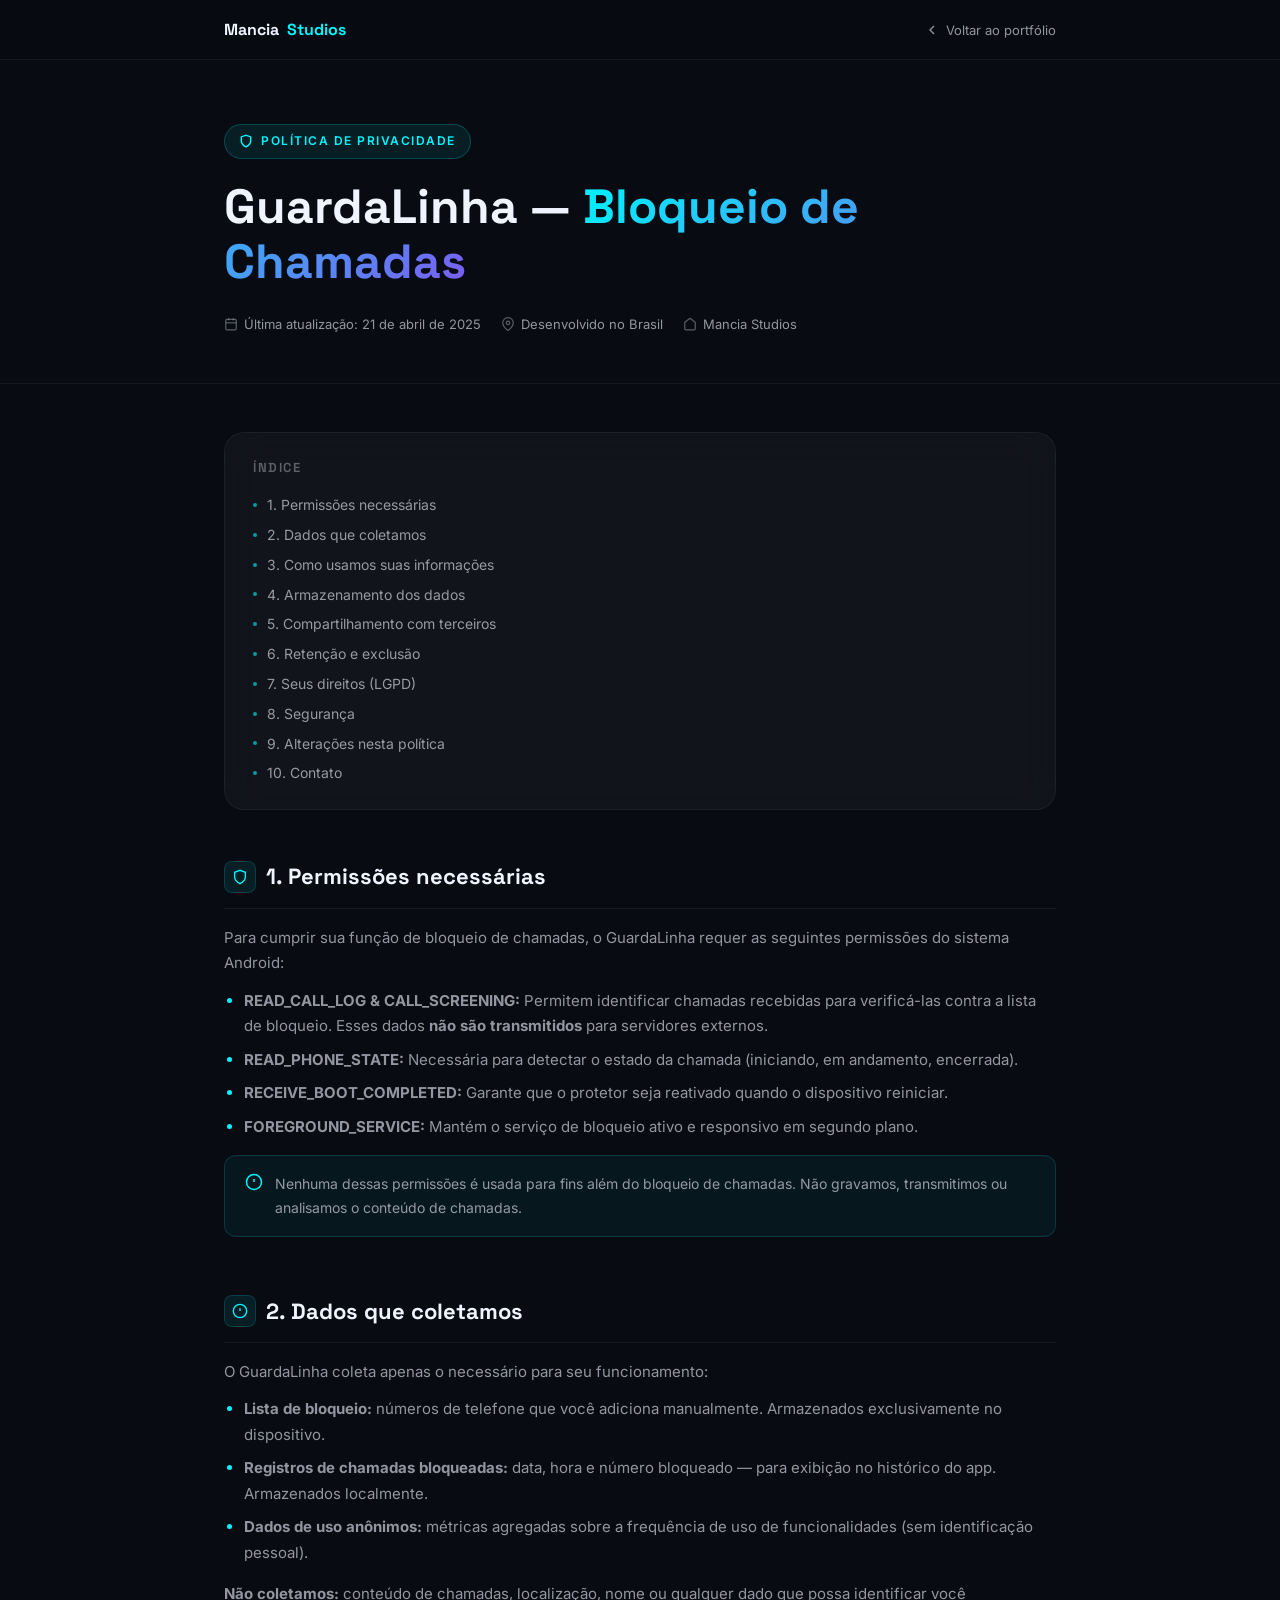
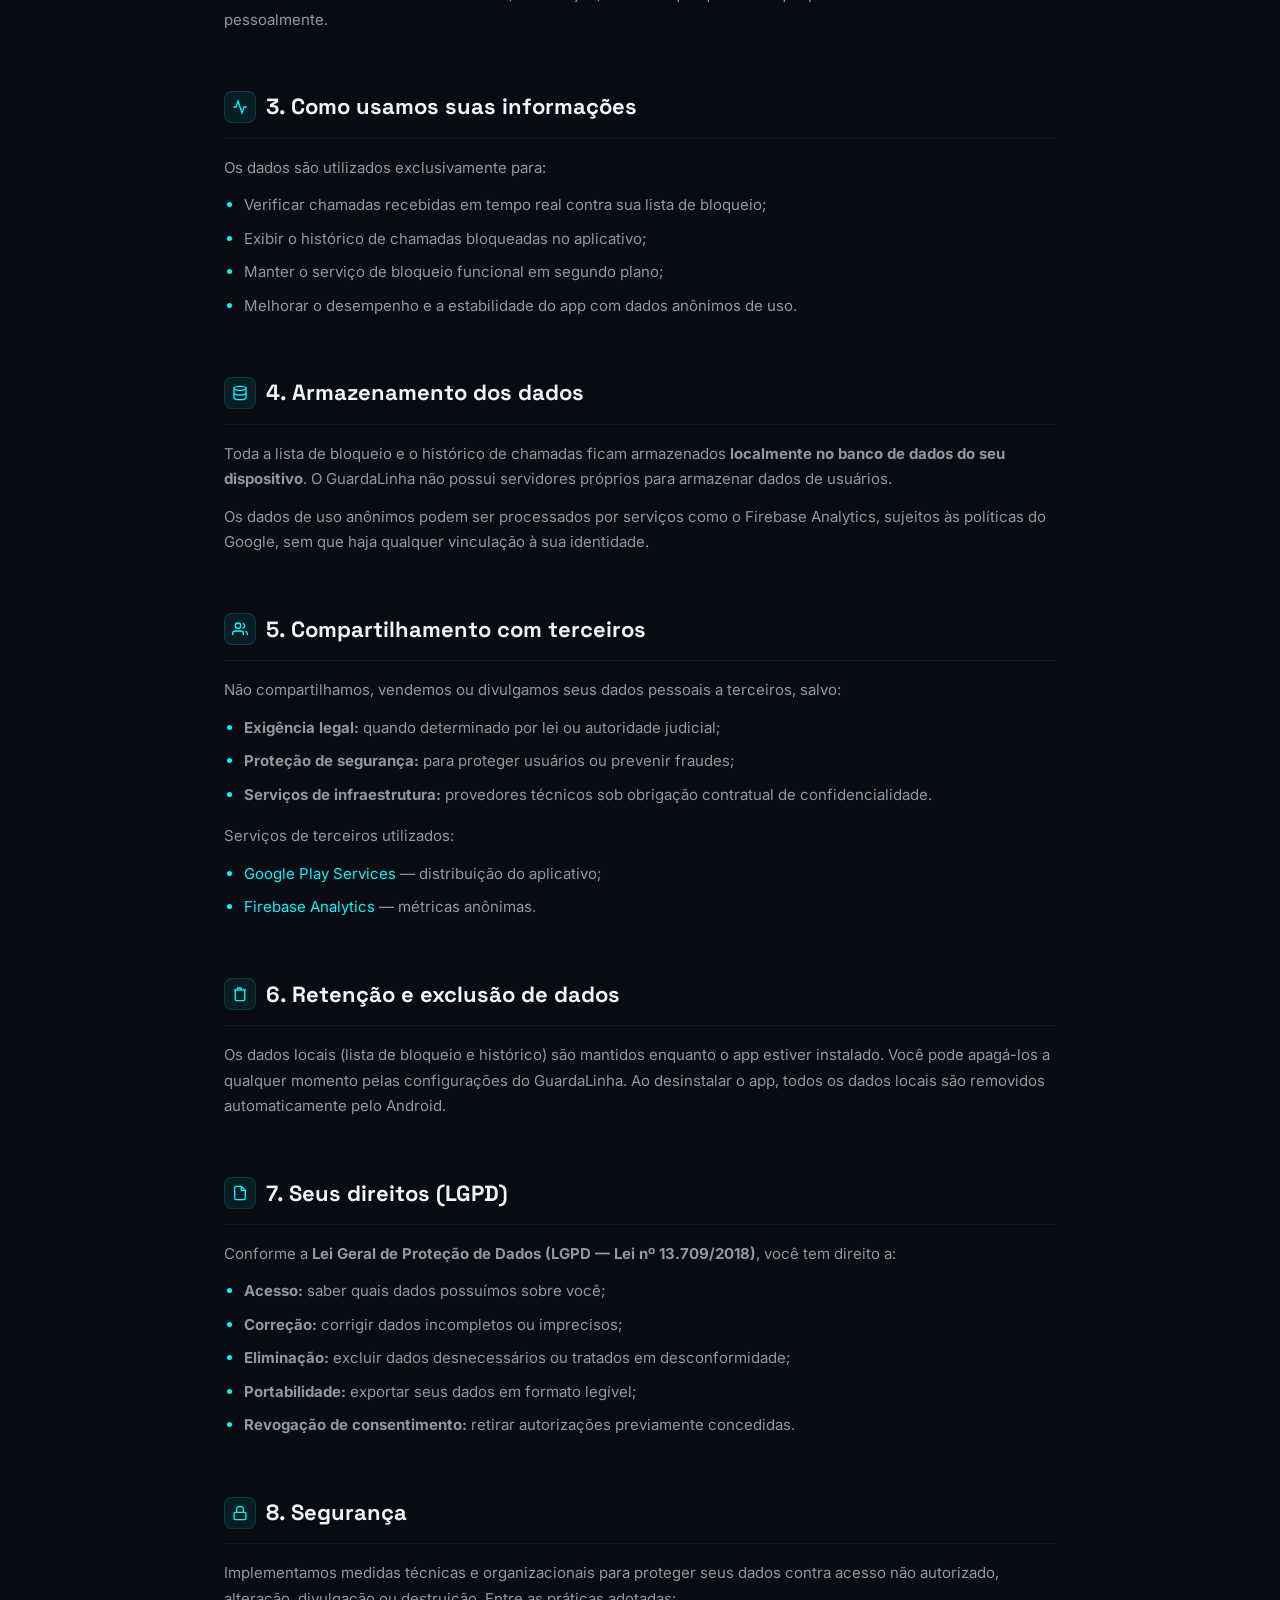
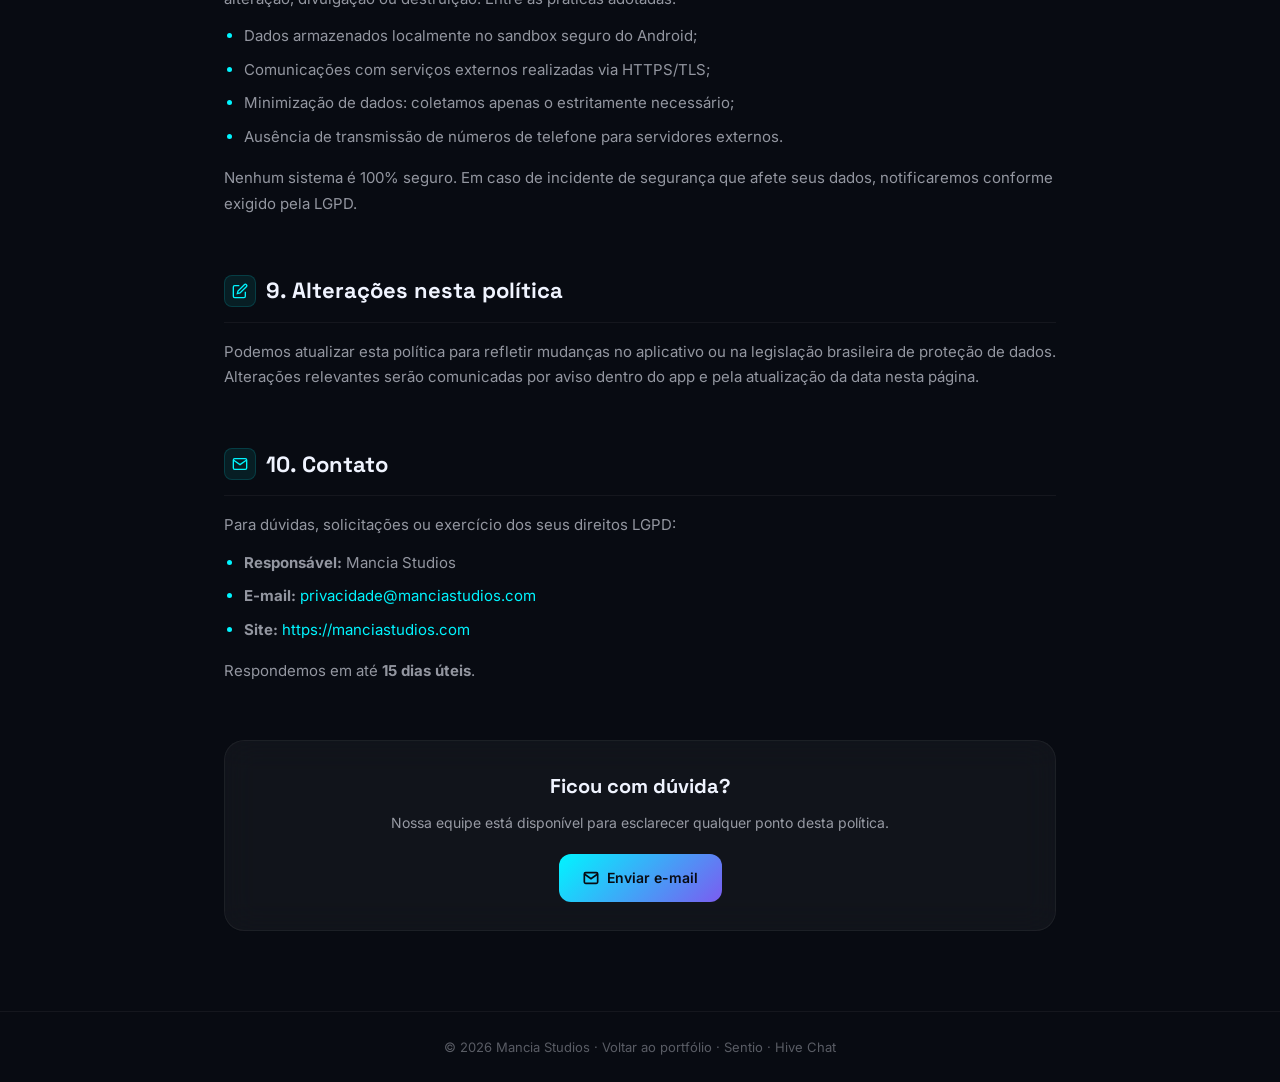
==== policies/guardalinha/index.html @ b7644538 "feat: initial project setup with portfolio landing page and privacy policies" ====
<!DOCTYPE html>
<html lang="pt-BR">
<head>
  <meta charset="UTF-8" />
  <meta name="viewport" content="width=device-width, initial-scale=1.0" />
  <title>Política de Privacidade — GuardaLinha | Mancia Studios</title>
  <meta name="description" content="Política de privacidade do GuardaLinha, aplicativo de bloqueio de chamadas desenvolvido pela Mancia Studios. Saiba como seus dados são tratados." />
  <meta name="robots" content="index, follow" />
  <link rel="canonical" href="https://manciastudios.com/policies/guardalinha" />
  <link rel="stylesheet" href="../../assets/css/policy.css" />
</head>
<body>

  <nav class="policy-nav" aria-label="Navegação">
    <div class="container">
      <a href="/" class="nav-logo" aria-label="Ir para Mancia Studios">
        Mancia<span>Studios</span>
      </a>
      <a href="/" class="nav-back" id="nav-back-btn" aria-label="Voltar ao portfólio">
        <svg viewBox="0 0 24 24" fill="none" stroke="currentColor" stroke-width="2" width="16" height="16"><polyline points="15 18 9 12 15 6"/></svg>
        Voltar ao portfólio
      </a>
    </div>
  </nav>

  <header class="policy-hero">
    <div class="container">
      <div class="app-tag" aria-label="Aplicativo: GuardaLinha">
        <svg viewBox="0 0 24 24" fill="none" stroke="currentColor" stroke-width="2.5"><path d="M12 22s8-4 8-10V5l-8-3-8 3v7c0 6 8 10 8 10z"/></svg>
        Política de Privacidade
      </div>
      <h1>
        GuardaLinha —
        <span>Bloqueio de Chamadas</span>
      </h1>
      <div class="policy-meta" role="list" aria-label="Informações da política">
        <div class="policy-meta-item" role="listitem">
          <svg viewBox="0 0 24 24" fill="none" stroke="currentColor" stroke-width="2"><rect x="3" y="4" width="18" height="18" rx="2" ry="2"/><line x1="16" y1="2" x2="16" y2="6"/><line x1="8" y1="2" x2="8" y2="6"/><line x1="3" y1="10" x2="21" y2="10"/></svg>
          Última atualização: 21 de abril de 2025
        </div>
        <div class="policy-meta-item" role="listitem">
          <svg viewBox="0 0 24 24" fill="none" stroke="currentColor" stroke-width="2"><path d="M21 10c0 7-9 13-9 13s-9-6-9-13a9 9 0 0 1 18 0z"/><circle cx="12" cy="10" r="3"/></svg>
          Desenvolvido no Brasil
        </div>
        <div class="policy-meta-item" role="listitem">
          <svg viewBox="0 0 24 24" fill="none" stroke="currentColor" stroke-width="2"><path d="M3 9l9-7 9 7v11a2 2 0 0 1-2 2H5a2 2 0 0 1-2-2z"/></svg>
          Mancia Studios
        </div>
      </div>
    </div>
  </header>

  <main class="policy-body">

    <nav class="toc" aria-label="Índice da política">
      <div class="toc-title">Índice</div>
      <ol class="toc-list" role="list">
        <li><a href="#permissoes">1. Permissões necessárias</a></li>
        <li><a href="#coleta">2. Dados que coletamos</a></li>
        <li><a href="#uso">3. Como usamos suas informações</a></li>
        <li><a href="#armazenamento">4. Armazenamento dos dados</a></li>
        <li><a href="#terceiros">5. Compartilhamento com terceiros</a></li>
        <li><a href="#retencao">6. Retenção e exclusão</a></li>
        <li><a href="#direitos">7. Seus direitos (LGPD)</a></li>
        <li><a href="#seguranca">8. Segurança</a></li>
        <li><a href="#alteracoes">9. Alterações nesta política</a></li>
        <li><a href="#contato">10. Contato</a></li>
      </ol>
    </nav>

    <div class="policy-section" id="permissoes">
      <h2>
        <span class="icon" aria-hidden="true">
          <svg viewBox="0 0 24 24" fill="none" stroke="currentColor" stroke-width="2"><path d="M12 22s8-4 8-10V5l-8-3-8 3v7c0 6 8 10 8 10z"/></svg>
        </span>
        1. Permissões necessárias
      </h2>
      <p>Para cumprir sua função de bloqueio de chamadas, o GuardaLinha requer as seguintes permissões do sistema Android:</p>
      <ul>
        <li>
          <strong>READ_CALL_LOG &amp; CALL_SCREENING:</strong>
          Permitem identificar chamadas recebidas para verificá-las contra a lista de bloqueio.
          Esses dados <strong>não são transmitidos</strong> para servidores externos.
        </li>
        <li>
          <strong>READ_PHONE_STATE:</strong>
          Necessária para detectar o estado da chamada (iniciando, em andamento, encerrada).
        </li>
        <li>
          <strong>RECEIVE_BOOT_COMPLETED:</strong>
          Garante que o protetor seja reativado quando o dispositivo reiniciar.
        </li>
        <li>
          <strong>FOREGROUND_SERVICE:</strong>
          Mantém o serviço de bloqueio ativo e responsivo em segundo plano.
        </li>
      </ul>
      <div class="info-box" role="note">
        <svg viewBox="0 0 24 24" fill="none" stroke="currentColor" stroke-width="2"><circle cx="12" cy="12" r="10"/><path d="M12 8v4M12 16h.01"/></svg>
        <span>Nenhuma dessas permissões é usada para fins além do bloqueio de chamadas. Não gravamos, transmitimos ou analisamos o conteúdo de chamadas.</span>
      </div>
    </div>

    <div class="policy-section" id="coleta">
      <h2>
        <span class="icon" aria-hidden="true">
          <svg viewBox="0 0 24 24" fill="none" stroke="currentColor" stroke-width="2"><circle cx="12" cy="12" r="10"/><path d="M12 8v4M12 16h.01"/></svg>
        </span>
        2. Dados que coletamos
      </h2>
      <p>O GuardaLinha coleta apenas o necessário para seu funcionamento:</p>
      <ul>
        <li><strong>Lista de bloqueio:</strong> números de telefone que você adiciona manualmente. Armazenados exclusivamente no dispositivo.</li>
        <li><strong>Registros de chamadas bloqueadas:</strong> data, hora e número bloqueado — para exibição no histórico do app. Armazenados localmente.</li>
        <li><strong>Dados de uso anônimos:</strong> métricas agregadas sobre a frequência de uso de funcionalidades (sem identificação pessoal).</li>
      </ul>
      <p>
        <strong>Não coletamos:</strong> conteúdo de chamadas, localização, nome ou qualquer dado que possa identificar você pessoalmente.
      </p>
    </div>

    <div class="policy-section" id="uso">
      <h2>
        <span class="icon" aria-hidden="true">
          <svg viewBox="0 0 24 24" fill="none" stroke="currentColor" stroke-width="2"><polyline points="22 12 18 12 15 21 9 3 6 12 2 12"/></svg>
        </span>
        3. Como usamos suas informações
      </h2>
      <p>Os dados são utilizados exclusivamente para:</p>
      <ul>
        <li>Verificar chamadas recebidas em tempo real contra sua lista de bloqueio;</li>
        <li>Exibir o histórico de chamadas bloqueadas no aplicativo;</li>
        <li>Manter o serviço de bloqueio funcional em segundo plano;</li>
        <li>Melhorar o desempenho e a estabilidade do app com dados anônimos de uso.</li>
      </ul>
    </div>

    <div class="policy-section" id="armazenamento">
      <h2>
        <span class="icon" aria-hidden="true">
          <svg viewBox="0 0 24 24" fill="none" stroke="currentColor" stroke-width="2"><ellipse cx="12" cy="5" rx="9" ry="3"/><path d="M21 12c0 1.66-4 3-9 3s-9-1.34-9-3"/><path d="M3 5v14c0 1.66 4 3 9 3s9-1.34 9-3V5"/></svg>
        </span>
        4. Armazenamento dos dados
      </h2>
      <p>
        Toda a lista de bloqueio e o histórico de chamadas ficam armazenados <strong>localmente no banco de dados do seu dispositivo</strong>.
        O GuardaLinha não possui servidores próprios para armazenar dados de usuários.
      </p>
      <p>
        Os dados de uso anônimos podem ser processados por serviços como o Firebase Analytics,
        sujeitos às políticas do Google, sem que haja qualquer vinculação à sua identidade.
      </p>
    </div>

    <div class="policy-section" id="terceiros">
      <h2>
        <span class="icon" aria-hidden="true">
          <svg viewBox="0 0 24 24" fill="none" stroke="currentColor" stroke-width="2"><path d="M17 21v-2a4 4 0 0 0-4-4H5a4 4 0 0 0-4 4v2"/><circle cx="9" cy="7" r="4"/><path d="M23 21v-2a4 4 0 0 0-3-3.87"/><path d="M16 3.13a4 4 0 0 1 0 7.75"/></svg>
        </span>
        5. Compartilhamento com terceiros
      </h2>
      <p>Não compartilhamos, vendemos ou divulgamos seus dados pessoais a terceiros, salvo:</p>
      <ul>
        <li><strong>Exigência legal:</strong> quando determinado por lei ou autoridade judicial;</li>
        <li><strong>Proteção de segurança:</strong> para proteger usuários ou prevenir fraudes;</li>
        <li><strong>Serviços de infraestrutura:</strong> provedores técnicos sob obrigação contratual de confidencialidade.</li>
      </ul>
      <p>Serviços de terceiros utilizados:</p>
      <ul>
        <li><a href="https://policies.google.com/privacy" target="_blank" rel="noopener noreferrer">Google Play Services</a> — distribuição do aplicativo;</li>
        <li><a href="https://firebase.google.com/support/privacy" target="_blank" rel="noopener noreferrer">Firebase Analytics</a> — métricas anônimas.</li>
      </ul>
    </div>

    <div class="policy-section" id="retencao">
      <h2>
        <span class="icon" aria-hidden="true">
          <svg viewBox="0 0 24 24" fill="none" stroke="currentColor" stroke-width="2"><polyline points="3 6 5 6 21 6"/><path d="M19 6v14a2 2 0 0 1-2 2H7a2 2 0 0 1-2-2V6m3 0V4a1 1 0 0 1 1-1h4a1 1 0 0 1 1 1v2"/></svg>
        </span>
        6. Retenção e exclusão de dados
      </h2>
      <p>
        Os dados locais (lista de bloqueio e histórico) são mantidos enquanto o app estiver instalado.
        Você pode apagá-los a qualquer momento pelas configurações do GuardaLinha.
        Ao desinstalar o app, todos os dados locais são removidos automaticamente pelo Android.
      </p>
    </div>

    <div class="policy-section" id="direitos">
      <h2>
        <span class="icon" aria-hidden="true">
          <svg viewBox="0 0 24 24" fill="none" stroke="currentColor" stroke-width="2"><path d="M14 2H6a2 2 0 0 0-2 2v16a2 2 0 0 0 2 2h12a2 2 0 0 0 2-2V8z"/><polyline points="14 2 14 8 20 8"/></svg>
        </span>
        7. Seus direitos (LGPD)
      </h2>
      <p>
        Conforme a <strong>Lei Geral de Proteção de Dados (LGPD — Lei nº 13.709/2018)</strong>, você tem direito a:
      </p>
      <ul>
        <li><strong>Acesso:</strong> saber quais dados possuímos sobre você;</li>
        <li><strong>Correção:</strong> corrigir dados incompletos ou imprecisos;</li>
        <li><strong>Eliminação:</strong> excluir dados desnecessários ou tratados em desconformidade;</li>
        <li><strong>Portabilidade:</strong> exportar seus dados em formato legível;</li>
        <li><strong>Revogação de consentimento:</strong> retirar autorizações previamente concedidas.</li>
      </ul>
    </div>

    <div class="policy-section" id="seguranca">
      <h2>
        <span class="icon" aria-hidden="true">
          <svg viewBox="0 0 24 24" fill="none" stroke="currentColor" stroke-width="2"><rect x="3" y="11" width="18" height="11" rx="2" ry="2"/><path d="M7 11V7a5 5 0 0 1 10 0v4"/></svg>
        </span>
        8. Segurança
      </h2>
      <p>
        Implementamos medidas técnicas e organizacionais para proteger seus dados contra acesso não autorizado,
        alteração, divulgação ou destruição. Entre as práticas adotadas:
      </p>
      <ul>
        <li>Dados armazenados localmente no sandbox seguro do Android;</li>
        <li>Comunicações com serviços externos realizadas via HTTPS/TLS;</li>
        <li>Minimização de dados: coletamos apenas o estritamente necessário;</li>
        <li>Ausência de transmissão de números de telefone para servidores externos.</li>
      </ul>
      <p>
        Nenhum sistema é 100% seguro. Em caso de incidente de segurança que afete seus dados,
        notificaremos conforme exigido pela LGPD.
      </p>
    </div>

    <div class="policy-section" id="alteracoes">
      <h2>
        <span class="icon" aria-hidden="true">
          <svg viewBox="0 0 24 24" fill="none" stroke="currentColor" stroke-width="2"><path d="M11 4H4a2 2 0 0 0-2 2v14a2 2 0 0 0 2 2h14a2 2 0 0 0 2-2v-7"/><path d="M18.5 2.5a2.121 2.121 0 0 1 3 3L12 15l-4 1 1-4 9.5-9.5z"/></svg>
        </span>
        9. Alterações nesta política
      </h2>
      <p>
        Podemos atualizar esta política para refletir mudanças no aplicativo ou
        na legislação brasileira de proteção de dados. Alterações relevantes serão
        comunicadas por aviso dentro do app e pela atualização da data nesta página.
      </p>
    </div>

    <div class="policy-section" id="contato">
      <h2>
        <span class="icon" aria-hidden="true">
          <svg viewBox="0 0 24 24" fill="none" stroke="currentColor" stroke-width="2"><path d="M4 4h16c1.1 0 2 .9 2 2v12c0 1.1-.9 2-2 2H4c-1.1 0-2-.9-2-2V6c0-1.1.9-2 2-2z"/><polyline points="22,6 12,13 2,6"/></svg>
        </span>
        10. Contato
      </h2>
      <p>Para dúvidas, solicitações ou exercício dos seus direitos LGPD:</p>
      <ul>
        <li><strong>Responsável:</strong> Mancia Studios</li>
        <li><strong>E-mail:</strong> <a href="mailto:privacidade@manciastudios.com">privacidade@manciastudios.com</a></li>
        <li><strong>Site:</strong> <a href="https://manciastudios.com">https://manciastudios.com</a></li>
      </ul>
      <p>Respondemos em até <strong>15 dias úteis</strong>.</p>
    </div>

    <div class="contact-box" role="complementary" aria-label="Contato direto">
      <h3>Ficou com dúvida?</h3>
      <p>Nossa equipe está disponível para esclarecer qualquer ponto desta política.</p>
      <a href="mailto:privacidade@manciastudios.com" id="contact-policy-guardalinha" aria-label="Enviar email para privacidade@manciastudios.com">
        <svg width="16" height="16" viewBox="0 0 24 24" fill="none" stroke="currentColor" stroke-width="2.5"><path d="M4 4h16c1.1 0 2 .9 2 2v12c0 1.1-.9 2-2 2H4c-1.1 0-2-.9-2-2V6c0-1.1.9-2 2-2z"/><polyline points="22,6 12,13 2,6"/></svg>
        Enviar e-mail
      </a>
    </div>

  </main>

  <footer class="policy-footer" role="contentinfo">
    <p>© <span id="footer-year"></span> Mancia Studios · <a href="/">Voltar ao portfólio</a> · <a href="/policies/sentio">Sentio</a> · <a href="/policies/hive-chat">Hive Chat</a></p>
    <script>document.getElementById('footer-year').textContent = new Date().getFullYear();</script>
  </footer>

</body>
</html>
---- assets/css/policy.css ----
@import url('https://fonts.googleapis.com/css2?family=Inter:wght@300;400;500;600;700&family=Space+Grotesk:wght@400;500;600;700&display=swap');

:root {
  --bg-base: #080B12;
  --bg-surface: rgba(255, 255, 255, 0.04);
  --border: rgba(255, 255, 255, 0.05);
  --accent-cyan: #00F5FF;
  --accent-purple: #7B5CF0;
  --text-primary: #F0F4FF;
  --text-secondary: rgba(240, 244, 255, 0.6);
  --text-muted: rgba(240, 244, 255, 0.35);
  --font-display: 'Space Grotesk', sans-serif;
  --font-body: 'Inter', sans-serif;
  --radius-md: 12px;
  --radius-lg: 20px;
  --blur-glass: blur(16px);
  --transition-smooth: 300ms cubic-bezier(0.4, 0, 0.2, 1);
}

*, *::before, *::after { box-sizing: border-box; margin: 0; padding: 0; }

html { scroll-behavior: smooth; -webkit-font-smoothing: antialiased; }

body {
  background-color: var(--bg-base);
  color: var(--text-primary);
  font-family: var(--font-body);
  font-size: 16px;
  line-height: 1.7;
  min-height: 100vh;
}

::selection {
  background: rgba(0, 245, 255, 0.2);
  color: var(--accent-cyan);
}

a {
  color: var(--accent-cyan);
  text-decoration: none;
  transition: color var(--transition-smooth);
}

a:hover { color: #fff; }

.policy-nav {
  position: sticky;
  top: 0;
  z-index: 100;
  background: rgba(8, 11, 18, 0.85);
  backdrop-filter: blur(20px);
  -webkit-backdrop-filter: blur(20px);
  border-bottom: 1px solid var(--border);
  padding: 16px 0;
}

.policy-nav .container {
  max-width: 880px;
  margin: 0 auto;
  padding: 0 24px;
  display: flex;
  align-items: center;
  justify-content: space-between;
  gap: 16px;
}

.nav-logo {
  font-family: var(--font-display);
  font-size: 16px;
  font-weight: 700;
  color: var(--text-primary);
  display: flex;
  align-items: center;
  gap: 8px;
}

.nav-logo span {
  color: var(--accent-cyan);
}

.nav-back {
  display: inline-flex;
  align-items: center;
  gap: 6px;
  font-size: 13px;
  color: var(--text-secondary);
  transition: color var(--transition-smooth);
}

.nav-back:hover {
  color: var(--accent-cyan);
}

.policy-hero {
  padding: 64px 0 48px;
  border-bottom: 1px solid var(--border);
  margin-bottom: 48px;
}

.policy-hero .container {
  max-width: 880px;
  margin: 0 auto;
  padding: 0 24px;
}

.app-tag {
  display: inline-flex;
  align-items: center;
  gap: 8px;
  padding: 6px 14px;
  border-radius: 100px;
  background: rgba(0, 245, 255, 0.08);
  border: 1px solid rgba(0, 245, 255, 0.2);
  font-size: 12px;
  font-weight: 600;
  letter-spacing: 1.5px;
  text-transform: uppercase;
  color: var(--accent-cyan);
  margin-bottom: 20px;
}

.app-tag svg {
  width: 14px;
  height: 14px;
}

.policy-hero h1 {
  font-family: var(--font-display);
  font-size: clamp(28px, 5vw, 48px);
  font-weight: 700;
  line-height: 1.15;
  color: var(--text-primary);
  margin-bottom: 16px;
}

.policy-hero h1 span {
  background: linear-gradient(135deg, var(--accent-cyan), var(--accent-purple));
  -webkit-background-clip: text;
  -webkit-text-fill-color: transparent;
  background-clip: text;
}

.policy-meta {
  display: flex;
  align-items: center;
  flex-wrap: wrap;
  gap: 20px;
  margin-top: 24px;
}

.policy-meta-item {
  display: flex;
  align-items: center;
  gap: 6px;
  font-size: 13px;
  color: var(--text-secondary);
}

.policy-meta-item svg {
  width: 14px;
  height: 14px;
  opacity: 0.6;
}

.policy-body {
  max-width: 880px;
  margin: 0 auto;
  padding: 0 24px 80px;
}

.toc {
  background: var(--bg-surface);
  backdrop-filter: var(--blur-glass);
  border: 1px solid var(--border);
  border-radius: var(--radius-lg);
  padding: 24px 28px;
  margin-bottom: 48px;
}

.toc-title {
  font-family: var(--font-display);
  font-size: 13px;
  font-weight: 600;
  letter-spacing: 1.5px;
  text-transform: uppercase;
  color: var(--text-muted);
  margin-bottom: 14px;
}

.toc-list {
  list-style: none;
  display: flex;
  flex-direction: column;
  gap: 6px;
}

.toc-list li {
  display: flex;
  align-items: center;
  gap: 10px;
}

.toc-list li::before {
  content: '';
  width: 4px;
  height: 4px;
  border-radius: 50%;
  background: var(--accent-cyan);
  flex-shrink: 0;
  opacity: 0.6;
}

.toc-list a {
  font-size: 14px;
  color: var(--text-secondary);
  transition: color var(--transition-smooth);
}

.toc-list a:hover {
  color: var(--accent-cyan);
}

.policy-section {
  margin-bottom: 56px;
  scroll-margin-top: 80px;
}

.policy-section h2 {
  font-family: var(--font-display);
  font-size: 22px;
  font-weight: 700;
  color: var(--text-primary);
  margin-bottom: 16px;
  padding-bottom: 12px;
  border-bottom: 1px solid var(--border);
  display: flex;
  align-items: center;
  gap: 10px;
}

.policy-section h2 .icon {
  width: 32px;
  height: 32px;
  border-radius: 8px;
  background: rgba(0, 245, 255, 0.08);
  border: 1px solid rgba(0, 245, 255, 0.15);
  display: flex;
  align-items: center;
  justify-content: center;
  flex-shrink: 0;
}

.policy-section h2 .icon svg {
  width: 16px;
  height: 16px;
  color: var(--accent-cyan);
}

.policy-section p {
  color: var(--text-secondary);
  margin-bottom: 12px;
  font-size: 15px;
}

.policy-section ul, .policy-section ol {
  padding-left: 20px;
  color: var(--text-secondary);
  font-size: 15px;
  display: flex;
  flex-direction: column;
  gap: 8px;
  margin-bottom: 16px;
}

.policy-section li::marker {
  color: var(--accent-cyan);
}

.info-box {
  background: rgba(0, 245, 255, 0.05);
  border: 1px solid rgba(0, 245, 255, 0.15);
  border-radius: var(--radius-md);
  padding: 16px 20px;
  font-size: 14px;
  color: var(--text-secondary);
  margin-top: 16px;
  display: flex;
  gap: 12px;
  align-items: flex-start;
}

.info-box svg {
  width: 18px;
  height: 18px;
  color: var(--accent-cyan);
  flex-shrink: 0;
  margin-top: 1px;
}

.contact-box {
  background: var(--bg-surface);
  backdrop-filter: var(--blur-glass);
  border: 1px solid var(--border);
  border-radius: var(--radius-lg);
  padding: 28px;
  text-align: center;
  margin-top: 56px;
}

.contact-box h3 {
  font-family: var(--font-display);
  font-size: 20px;
  font-weight: 700;
  margin-bottom: 8px;
}

.contact-box p {
  color: var(--text-secondary);
  font-size: 14px;
  margin-bottom: 20px;
}

.contact-box a {
  display: inline-flex;
  align-items: center;
  gap: 8px;
  padding: 12px 24px;
  border-radius: var(--radius-md);
  background: linear-gradient(135deg, var(--accent-cyan), var(--accent-purple));
  color: #080B12;
  font-weight: 600;
  font-size: 14px;
  transition: all var(--transition-smooth);
}

.contact-box a:hover {
  transform: translateY(-2px);
  box-shadow: 0 8px 32px rgba(0, 245, 255, 0.3);
  color: #080B12;
}

.policy-footer {
  border-top: 1px solid var(--border);
  padding: 24px;
  text-align: center;
  color: var(--text-muted);
  font-size: 13px;
}

.policy-footer a {
  color: var(--text-muted);
}

.policy-footer a:hover {
  color: var(--accent-cyan);
}

@media (max-width: 640px) {
  .policy-hero { padding: 40px 0 32px; }
  .policy-meta { gap: 12px; }
  .toc { padding: 20px; }
  .contact-box { padding: 20px; }
}
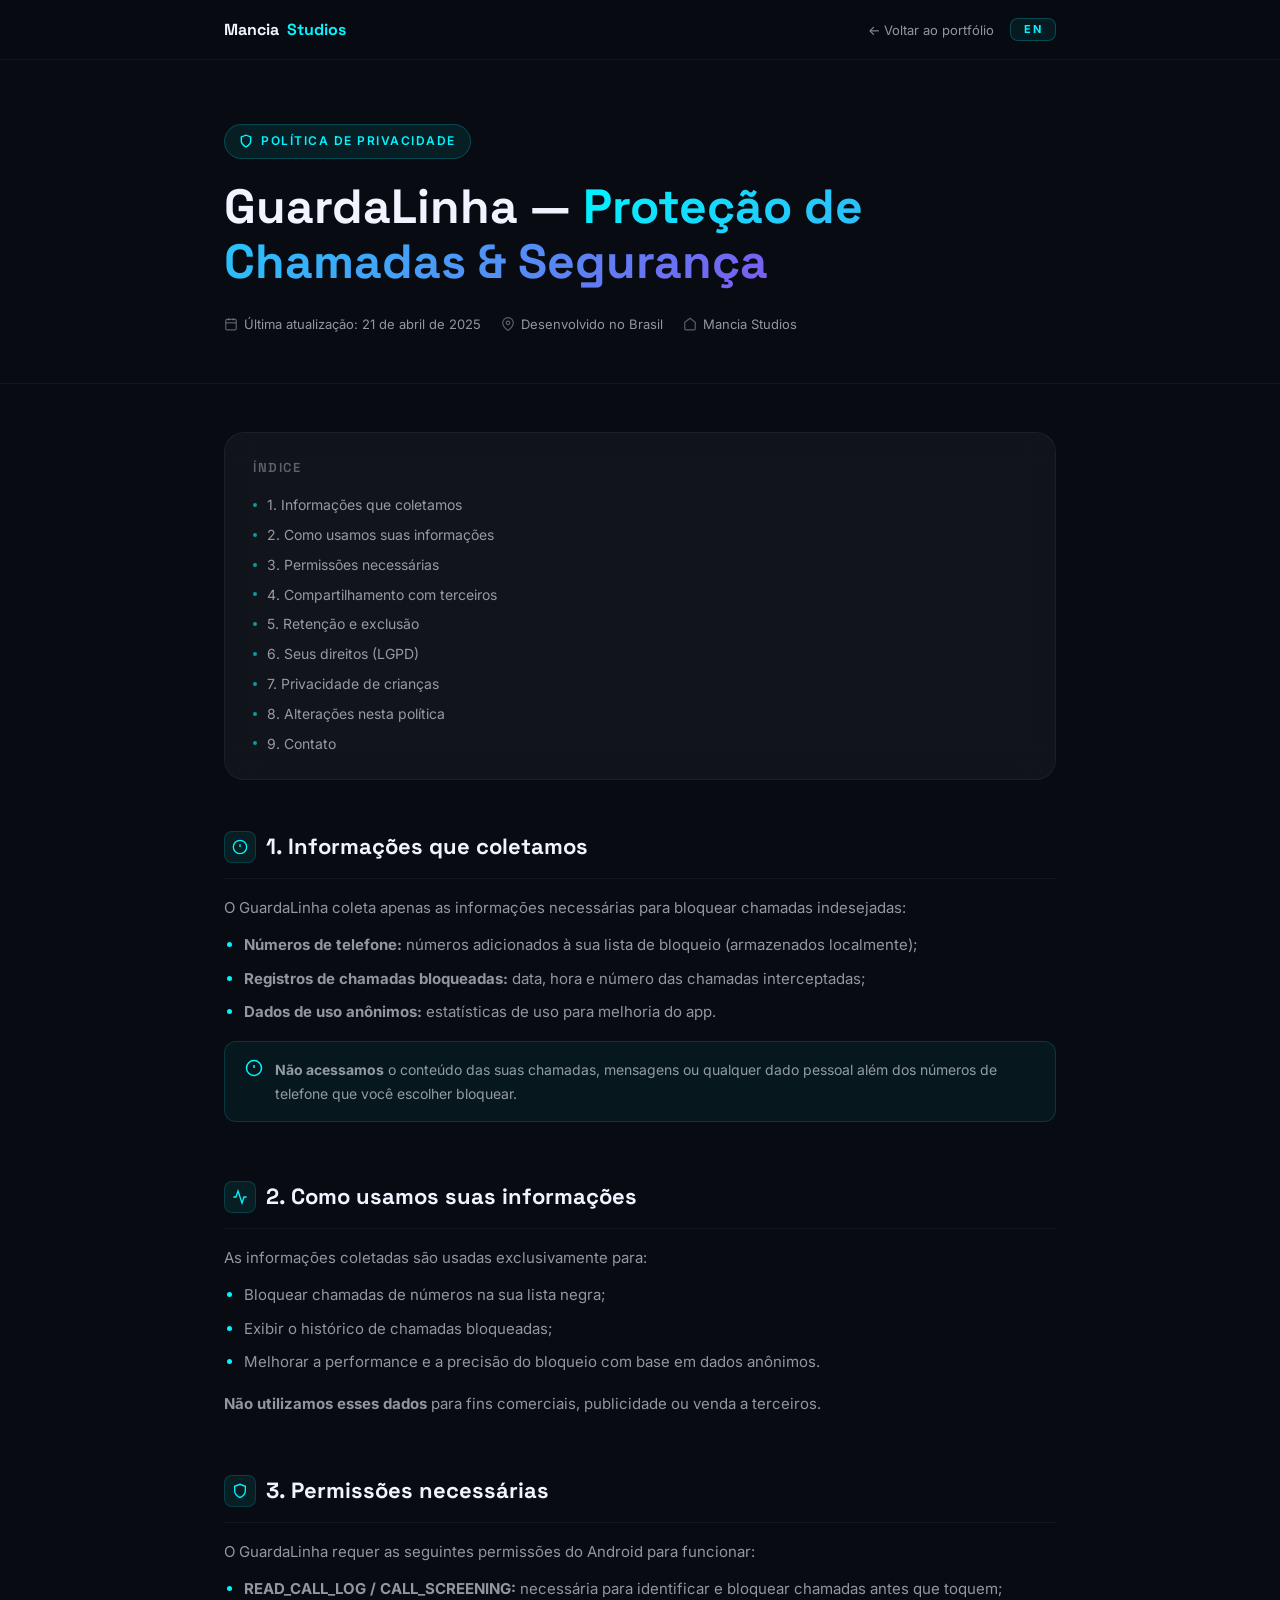
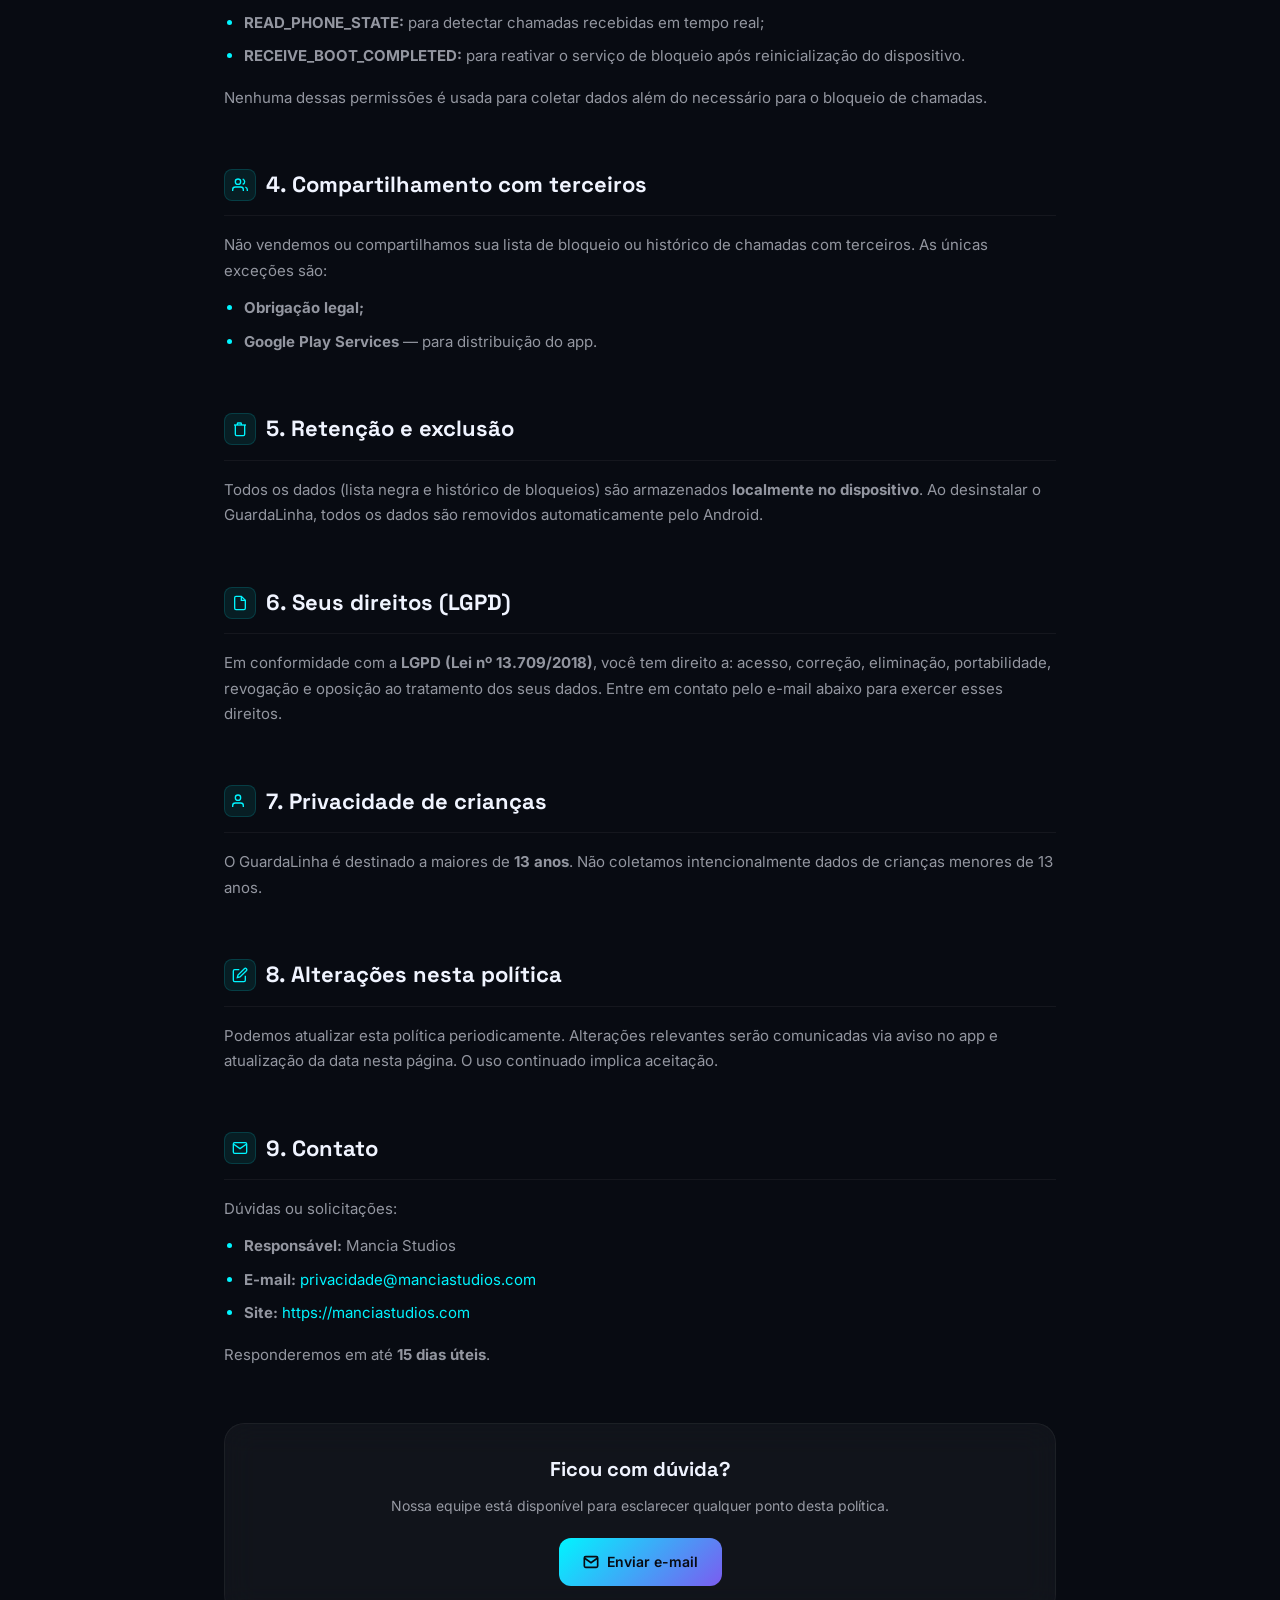
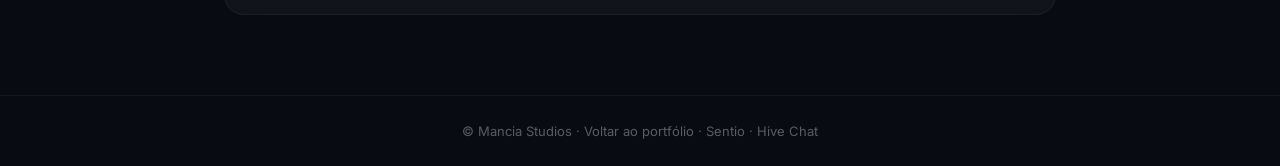
==== commit 88ef70e2: "feat: add PT/EN language switcher and fix policy page links" ====
--- a/policies/guardalinha/index.html
+++ b/policies/guardalinha/index.html
@@ -3,44 +3,51 @@
 <head>
   <meta charset="UTF-8" />
   <meta name="viewport" content="width=device-width, initial-scale=1.0" />
-  <title>Política de Privacidade — GuardaLinha | Mancia Studios</title>
-  <meta name="description" content="Política de privacidade do GuardaLinha, aplicativo de bloqueio de chamadas desenvolvido pela Mancia Studios. Saiba como seus dados são tratados." />
+  <title>Privacy Policy — GuardaLinha | Mancia Studios</title>
+  <meta name="description" content="Privacy policy for the GuardaLinha call blocker app by Mancia Studios." />
   <meta name="robots" content="index, follow" />
-  <link rel="canonical" href="https://manciastudios.com/policies/guardalinha" />
+  <link rel="canonical" href="https://manciastudios.com/policies/guardalinha/" />
+  <link rel="stylesheet" href="../../assets/css/global.css" />
   <link rel="stylesheet" href="../../assets/css/policy.css" />
+  <style>
+    .policy-nav .container { display: flex; align-items: center; justify-content: space-between; }
+  </style>
 </head>
 <body>
 
   <nav class="policy-nav" aria-label="Navegação">
     <div class="container">
-      <a href="/" class="nav-logo" aria-label="Ir para Mancia Studios">
+      <a href="../../" class="nav-logo" aria-label="Ir para Mancia Studios">
         Mancia<span>Studios</span>
       </a>
-      <a href="/" class="nav-back" id="nav-back-btn" aria-label="Voltar ao portfólio">
-        <svg viewBox="0 0 24 24" fill="none" stroke="currentColor" stroke-width="2" width="16" height="16"><polyline points="15 18 9 12 15 6"/></svg>
-        Voltar ao portfólio
-      </a>
+      <div style="display:flex;align-items:center;gap:16px;">
+        <a href="../../" class="nav-back" id="nav-back-btn" data-i18n="nav.back">
+          <svg viewBox="0 0 24 24" fill="none" stroke="currentColor" stroke-width="2" width="16" height="16"><polyline points="15 18 9 12 15 6"/></svg>
+          Voltar ao portfólio
+        </a>
+        <button id="lang-toggle" class="lang-btn" onclick="toggleLang()" aria-label="Switch to English">EN</button>
+      </div>
     </div>
   </nav>
 
   <header class="policy-hero">
     <div class="container">
-      <div class="app-tag" aria-label="Aplicativo: GuardaLinha">
+      <div class="app-tag">
         <svg viewBox="0 0 24 24" fill="none" stroke="currentColor" stroke-width="2.5"><path d="M12 22s8-4 8-10V5l-8-3-8 3v7c0 6 8 10 8 10z"/></svg>
-        Política de Privacidade
+        <span data-i18n="policy.label">Política de Privacidade</span>
       </div>
       <h1>
         GuardaLinha —
-        <span>Bloqueio de Chamadas</span>
+        <span data-i18n="guardalinha.policy.subtitle">Proteção de Chamadas &amp; Segurança</span>
       </h1>
-      <div class="policy-meta" role="list" aria-label="Informações da política">
+      <div class="policy-meta" role="list">
         <div class="policy-meta-item" role="listitem">
           <svg viewBox="0 0 24 24" fill="none" stroke="currentColor" stroke-width="2"><rect x="3" y="4" width="18" height="18" rx="2" ry="2"/><line x1="16" y1="2" x2="16" y2="6"/><line x1="8" y1="2" x2="8" y2="6"/><line x1="3" y1="10" x2="21" y2="10"/></svg>
-          Última atualização: 21 de abril de 2025
+          <span data-i18n="policy.updated">Última atualização: 21 de abril de 2025</span>
         </div>
         <div class="policy-meta-item" role="listitem">
           <svg viewBox="0 0 24 24" fill="none" stroke="currentColor" stroke-width="2"><path d="M21 10c0 7-9 13-9 13s-9-6-9-13a9 9 0 0 1 18 0z"/><circle cx="12" cy="10" r="3"/></svg>
-          Desenvolvido no Brasil
+          <span data-i18n="policy.country">Desenvolvido no Brasil</span>
         </div>
         <div class="policy-meta-item" role="listitem">
           <svg viewBox="0 0 24 24" fill="none" stroke="currentColor" stroke-width="2"><path d="M3 9l9-7 9 7v11a2 2 0 0 1-2 2H5a2 2 0 0 1-2-2z"/></svg>
@@ -53,226 +60,144 @@
   <main class="policy-body">
 
     <nav class="toc" aria-label="Índice da política">
-      <div class="toc-title">Índice</div>
+      <div class="toc-title" data-i18n="policy.toc.title">Índice</div>
       <ol class="toc-list" role="list">
-        <li><a href="#permissoes">1. Permissões necessárias</a></li>
-        <li><a href="#coleta">2. Dados que coletamos</a></li>
-        <li><a href="#uso">3. Como usamos suas informações</a></li>
-        <li><a href="#armazenamento">4. Armazenamento dos dados</a></li>
-        <li><a href="#terceiros">5. Compartilhamento com terceiros</a></li>
-        <li><a href="#retencao">6. Retenção e exclusão</a></li>
-        <li><a href="#direitos">7. Seus direitos (LGPD)</a></li>
-        <li><a href="#seguranca">8. Segurança</a></li>
-        <li><a href="#alteracoes">9. Alterações nesta política</a></li>
-        <li><a href="#contato">10. Contato</a></li>
+        <li><a href="#coleta"     data-i18n="guardalinha.toc.1">1. Informações que coletamos</a></li>
+        <li><a href="#uso"        data-i18n="guardalinha.toc.2">2. Como usamos suas informações</a></li>
+        <li><a href="#permissoes" data-i18n="guardalinha.toc.3">3. Permissões necessárias</a></li>
+        <li><a href="#terceiros"  data-i18n="guardalinha.toc.4">4. Compartilhamento com terceiros</a></li>
+        <li><a href="#retencao"   data-i18n="guardalinha.toc.5">5. Retenção e exclusão</a></li>
+        <li><a href="#direitos"   data-i18n="guardalinha.toc.6">6. Seus direitos (LGPD)</a></li>
+        <li><a href="#criancas"   data-i18n="guardalinha.toc.7">7. Privacidade de crianças</a></li>
+        <li><a href="#alteracoes" data-i18n="guardalinha.toc.8">8. Alterações nesta política</a></li>
+        <li><a href="#contato"    data-i18n="guardalinha.toc.9">9. Contato</a></li>
       </ol>
     </nav>
 
+    <div class="policy-section" id="coleta">
+      <h2>
+        <span class="icon" aria-hidden="true"><svg viewBox="0 0 24 24" fill="none" stroke="currentColor" stroke-width="2"><circle cx="12" cy="12" r="10"/><path d="M12 8v4M12 16h.01"/></svg></span>
+        <span data-i18n="guardalinha.s1.title">1. Informações que coletamos</span>
+      </h2>
+      <div data-i18n-html="guardalinha.s1.body">
+        <p>O GuardaLinha coleta apenas as informações necessárias para bloquear chamadas indesejadas:</p>
+        <ul>
+          <li><strong>Números de telefone:</strong> números adicionados à sua lista de bloqueio (armazenados localmente);</li>
+          <li><strong>Registros de chamadas bloqueadas;</strong></li>
+          <li><strong>Dados de uso anônimos.</strong></li>
+        </ul>
+        <div class="info-box" role="note"><svg viewBox="0 0 24 24" fill="none" stroke="currentColor" stroke-width="2"><circle cx="12" cy="12" r="10"/><path d="M12 8v4M12 16h.01"/></svg><span><strong>Não acessamos</strong> o conteúdo das suas chamadas ou mensagens.</span></div>
+      </div>
+    </div>
+
+    <div class="policy-section" id="uso">
+      <h2>
+        <span class="icon" aria-hidden="true"><svg viewBox="0 0 24 24" fill="none" stroke="currentColor" stroke-width="2"><polyline points="22 12 18 12 15 21 9 3 6 12 2 12"/></svg></span>
+        <span data-i18n="guardalinha.s2.title">2. Como usamos suas informações</span>
+      </h2>
+      <div data-i18n-html="guardalinha.s2.body">
+        <p>As informações coletadas são usadas exclusivamente para bloquear chamadas, exibir histórico e melhorar a performance do app.</p>
+      </div>
+    </div>
+
     <div class="policy-section" id="permissoes">
       <h2>
-        <span class="icon" aria-hidden="true">
-          <svg viewBox="0 0 24 24" fill="none" stroke="currentColor" stroke-width="2"><path d="M12 22s8-4 8-10V5l-8-3-8 3v7c0 6 8 10 8 10z"/></svg>
-        </span>
-        1. Permissões necessárias
-      </h2>
-      <p>Para cumprir sua função de bloqueio de chamadas, o GuardaLinha requer as seguintes permissões do sistema Android:</p>
-      <ul>
-        <li>
-          <strong>READ_CALL_LOG &amp; CALL_SCREENING:</strong>
-          Permitem identificar chamadas recebidas para verificá-las contra a lista de bloqueio.
-          Esses dados <strong>não são transmitidos</strong> para servidores externos.
-        </li>
-        <li>
-          <strong>READ_PHONE_STATE:</strong>
-          Necessária para detectar o estado da chamada (iniciando, em andamento, encerrada).
-        </li>
-        <li>
-          <strong>RECEIVE_BOOT_COMPLETED:</strong>
-          Garante que o protetor seja reativado quando o dispositivo reiniciar.
-        </li>
-        <li>
-          <strong>FOREGROUND_SERVICE:</strong>
-          Mantém o serviço de bloqueio ativo e responsivo em segundo plano.
-        </li>
-      </ul>
-      <div class="info-box" role="note">
-        <svg viewBox="0 0 24 24" fill="none" stroke="currentColor" stroke-width="2"><circle cx="12" cy="12" r="10"/><path d="M12 8v4M12 16h.01"/></svg>
-        <span>Nenhuma dessas permissões é usada para fins além do bloqueio de chamadas. Não gravamos, transmitimos ou analisamos o conteúdo de chamadas.</span>
-      </div>
-    </div>
-
-    <div class="policy-section" id="coleta">
-      <h2>
-        <span class="icon" aria-hidden="true">
-          <svg viewBox="0 0 24 24" fill="none" stroke="currentColor" stroke-width="2"><circle cx="12" cy="12" r="10"/><path d="M12 8v4M12 16h.01"/></svg>
-        </span>
-        2. Dados que coletamos
-      </h2>
-      <p>O GuardaLinha coleta apenas o necessário para seu funcionamento:</p>
-      <ul>
-        <li><strong>Lista de bloqueio:</strong> números de telefone que você adiciona manualmente. Armazenados exclusivamente no dispositivo.</li>
-        <li><strong>Registros de chamadas bloqueadas:</strong> data, hora e número bloqueado — para exibição no histórico do app. Armazenados localmente.</li>
-        <li><strong>Dados de uso anônimos:</strong> métricas agregadas sobre a frequência de uso de funcionalidades (sem identificação pessoal).</li>
-      </ul>
-      <p>
-        <strong>Não coletamos:</strong> conteúdo de chamadas, localização, nome ou qualquer dado que possa identificar você pessoalmente.
-      </p>
-    </div>
-
-    <div class="policy-section" id="uso">
-      <h2>
-        <span class="icon" aria-hidden="true">
-          <svg viewBox="0 0 24 24" fill="none" stroke="currentColor" stroke-width="2"><polyline points="22 12 18 12 15 21 9 3 6 12 2 12"/></svg>
-        </span>
-        3. Como usamos suas informações
-      </h2>
-      <p>Os dados são utilizados exclusivamente para:</p>
-      <ul>
-        <li>Verificar chamadas recebidas em tempo real contra sua lista de bloqueio;</li>
-        <li>Exibir o histórico de chamadas bloqueadas no aplicativo;</li>
-        <li>Manter o serviço de bloqueio funcional em segundo plano;</li>
-        <li>Melhorar o desempenho e a estabilidade do app com dados anônimos de uso.</li>
-      </ul>
-    </div>
-
-    <div class="policy-section" id="armazenamento">
-      <h2>
-        <span class="icon" aria-hidden="true">
-          <svg viewBox="0 0 24 24" fill="none" stroke="currentColor" stroke-width="2"><ellipse cx="12" cy="5" rx="9" ry="3"/><path d="M21 12c0 1.66-4 3-9 3s-9-1.34-9-3"/><path d="M3 5v14c0 1.66 4 3 9 3s9-1.34 9-3V5"/></svg>
-        </span>
-        4. Armazenamento dos dados
-      </h2>
-      <p>
-        Toda a lista de bloqueio e o histórico de chamadas ficam armazenados <strong>localmente no banco de dados do seu dispositivo</strong>.
-        O GuardaLinha não possui servidores próprios para armazenar dados de usuários.
-      </p>
-      <p>
-        Os dados de uso anônimos podem ser processados por serviços como o Firebase Analytics,
-        sujeitos às políticas do Google, sem que haja qualquer vinculação à sua identidade.
-      </p>
+        <span class="icon" aria-hidden="true"><svg viewBox="0 0 24 24" fill="none" stroke="currentColor" stroke-width="2"><path d="M12 22s8-4 8-10V5l-8-3-8 3v7c0 6 8 10 8 10z"/></svg></span>
+        <span data-i18n="guardalinha.s3.title">3. Permissões necessárias</span>
+      </h2>
+      <div data-i18n-html="guardalinha.s3.body">
+        <p>O GuardaLinha requer as seguintes permissões do Android:</p>
+        <ul>
+          <li><strong>READ_CALL_LOG / CALL_SCREENING:</strong> necessária para identificar e bloquear chamadas;</li>
+          <li><strong>READ_PHONE_STATE:</strong> para detectar chamadas recebidas em tempo real;</li>
+          <li><strong>RECEIVE_BOOT_COMPLETED:</strong> para reativar o serviço após reinicialização.</li>
+        </ul>
+      </div>
     </div>
 
     <div class="policy-section" id="terceiros">
       <h2>
-        <span class="icon" aria-hidden="true">
-          <svg viewBox="0 0 24 24" fill="none" stroke="currentColor" stroke-width="2"><path d="M17 21v-2a4 4 0 0 0-4-4H5a4 4 0 0 0-4 4v2"/><circle cx="9" cy="7" r="4"/><path d="M23 21v-2a4 4 0 0 0-3-3.87"/><path d="M16 3.13a4 4 0 0 1 0 7.75"/></svg>
-        </span>
-        5. Compartilhamento com terceiros
-      </h2>
-      <p>Não compartilhamos, vendemos ou divulgamos seus dados pessoais a terceiros, salvo:</p>
-      <ul>
-        <li><strong>Exigência legal:</strong> quando determinado por lei ou autoridade judicial;</li>
-        <li><strong>Proteção de segurança:</strong> para proteger usuários ou prevenir fraudes;</li>
-        <li><strong>Serviços de infraestrutura:</strong> provedores técnicos sob obrigação contratual de confidencialidade.</li>
-      </ul>
-      <p>Serviços de terceiros utilizados:</p>
-      <ul>
-        <li><a href="https://policies.google.com/privacy" target="_blank" rel="noopener noreferrer">Google Play Services</a> — distribuição do aplicativo;</li>
-        <li><a href="https://firebase.google.com/support/privacy" target="_blank" rel="noopener noreferrer">Firebase Analytics</a> — métricas anônimas.</li>
-      </ul>
+        <span class="icon" aria-hidden="true"><svg viewBox="0 0 24 24" fill="none" stroke="currentColor" stroke-width="2"><path d="M17 21v-2a4 4 0 0 0-4-4H5a4 4 0 0 0-4 4v2"/><circle cx="9" cy="7" r="4"/><path d="M23 21v-2a4 4 0 0 0-3-3.87"/><path d="M16 3.13a4 4 0 0 1 0 7.75"/></svg></span>
+        <span data-i18n="guardalinha.s4.title">4. Compartilhamento com terceiros</span>
+      </h2>
+      <div data-i18n-html="guardalinha.s4.body">
+        <p>Não vendemos ou compartilhamos sua lista de bloqueio com terceiros.</p>
+      </div>
     </div>
 
     <div class="policy-section" id="retencao">
       <h2>
-        <span class="icon" aria-hidden="true">
-          <svg viewBox="0 0 24 24" fill="none" stroke="currentColor" stroke-width="2"><polyline points="3 6 5 6 21 6"/><path d="M19 6v14a2 2 0 0 1-2 2H7a2 2 0 0 1-2-2V6m3 0V4a1 1 0 0 1 1-1h4a1 1 0 0 1 1 1v2"/></svg>
-        </span>
-        6. Retenção e exclusão de dados
-      </h2>
-      <p>
-        Os dados locais (lista de bloqueio e histórico) são mantidos enquanto o app estiver instalado.
-        Você pode apagá-los a qualquer momento pelas configurações do GuardaLinha.
-        Ao desinstalar o app, todos os dados locais são removidos automaticamente pelo Android.
-      </p>
+        <span class="icon" aria-hidden="true"><svg viewBox="0 0 24 24" fill="none" stroke="currentColor" stroke-width="2"><polyline points="3 6 5 6 21 6"/><path d="M19 6v14a2 2 0 0 1-2 2H7a2 2 0 0 1-2-2V6m3 0V4a1 1 0 0 1 1-1h4a1 1 0 0 1 1 1v2"/></svg></span>
+        <span data-i18n="guardalinha.s5.title">5. Retenção e exclusão</span>
+      </h2>
+      <div data-i18n-html="guardalinha.s5.body">
+        <p>Todos os dados são armazenados localmente. Ao desinstalar o GuardaLinha, todos os dados são removidos automaticamente pelo Android.</p>
+      </div>
     </div>
 
     <div class="policy-section" id="direitos">
       <h2>
-        <span class="icon" aria-hidden="true">
-          <svg viewBox="0 0 24 24" fill="none" stroke="currentColor" stroke-width="2"><path d="M14 2H6a2 2 0 0 0-2 2v16a2 2 0 0 0 2 2h12a2 2 0 0 0 2-2V8z"/><polyline points="14 2 14 8 20 8"/></svg>
-        </span>
-        7. Seus direitos (LGPD)
-      </h2>
-      <p>
-        Conforme a <strong>Lei Geral de Proteção de Dados (LGPD — Lei nº 13.709/2018)</strong>, você tem direito a:
-      </p>
-      <ul>
-        <li><strong>Acesso:</strong> saber quais dados possuímos sobre você;</li>
-        <li><strong>Correção:</strong> corrigir dados incompletos ou imprecisos;</li>
-        <li><strong>Eliminação:</strong> excluir dados desnecessários ou tratados em desconformidade;</li>
-        <li><strong>Portabilidade:</strong> exportar seus dados em formato legível;</li>
-        <li><strong>Revogação de consentimento:</strong> retirar autorizações previamente concedidas.</li>
-      </ul>
-    </div>
-
-    <div class="policy-section" id="seguranca">
-      <h2>
-        <span class="icon" aria-hidden="true">
-          <svg viewBox="0 0 24 24" fill="none" stroke="currentColor" stroke-width="2"><rect x="3" y="11" width="18" height="11" rx="2" ry="2"/><path d="M7 11V7a5 5 0 0 1 10 0v4"/></svg>
-        </span>
-        8. Segurança
-      </h2>
-      <p>
-        Implementamos medidas técnicas e organizacionais para proteger seus dados contra acesso não autorizado,
-        alteração, divulgação ou destruição. Entre as práticas adotadas:
-      </p>
-      <ul>
-        <li>Dados armazenados localmente no sandbox seguro do Android;</li>
-        <li>Comunicações com serviços externos realizadas via HTTPS/TLS;</li>
-        <li>Minimização de dados: coletamos apenas o estritamente necessário;</li>
-        <li>Ausência de transmissão de números de telefone para servidores externos.</li>
-      </ul>
-      <p>
-        Nenhum sistema é 100% seguro. Em caso de incidente de segurança que afete seus dados,
-        notificaremos conforme exigido pela LGPD.
-      </p>
+        <span class="icon" aria-hidden="true"><svg viewBox="0 0 24 24" fill="none" stroke="currentColor" stroke-width="2"><path d="M14 2H6a2 2 0 0 0-2 2v16a2 2 0 0 0 2 2h12a2 2 0 0 0 2-2V8z"/><polyline points="14 2 14 8 20 8"/></svg></span>
+        <span data-i18n="guardalinha.s6.title">6. Seus direitos (LGPD)</span>
+      </h2>
+      <div data-i18n-html="guardalinha.s6.body">
+        <p>Em conformidade com a <strong>LGPD (Lei nº 13.709/2018)</strong>, você tem direito a acesso, correção, eliminação, portabilidade, revogação e oposição ao tratamento dos seus dados.</p>
+      </div>
+    </div>
+
+    <div class="policy-section" id="criancas">
+      <h2>
+        <span class="icon" aria-hidden="true"><svg viewBox="0 0 24 24" fill="none" stroke="currentColor" stroke-width="2"><path d="M17 21v-2a4 4 0 0 0-4-4H5a4 4 0 0 0-4 4v2"/><circle cx="9" cy="7" r="4"/></svg></span>
+        <span data-i18n="guardalinha.s7.title">7. Privacidade de crianças</span>
+      </h2>
+      <div data-i18n-html="guardalinha.s7.body">
+        <p>O GuardaLinha é destinado a maiores de <strong>13 anos</strong>. Não coletamos intencionalmente dados de crianças menores de 13 anos.</p>
+      </div>
     </div>
 
     <div class="policy-section" id="alteracoes">
       <h2>
-        <span class="icon" aria-hidden="true">
-          <svg viewBox="0 0 24 24" fill="none" stroke="currentColor" stroke-width="2"><path d="M11 4H4a2 2 0 0 0-2 2v14a2 2 0 0 0 2 2h14a2 2 0 0 0 2-2v-7"/><path d="M18.5 2.5a2.121 2.121 0 0 1 3 3L12 15l-4 1 1-4 9.5-9.5z"/></svg>
-        </span>
-        9. Alterações nesta política
-      </h2>
-      <p>
-        Podemos atualizar esta política para refletir mudanças no aplicativo ou
-        na legislação brasileira de proteção de dados. Alterações relevantes serão
-        comunicadas por aviso dentro do app e pela atualização da data nesta página.
-      </p>
+        <span class="icon" aria-hidden="true"><svg viewBox="0 0 24 24" fill="none" stroke="currentColor" stroke-width="2"><path d="M11 4H4a2 2 0 0 0-2 2v14a2 2 0 0 0 2 2h14a2 2 0 0 0 2-2v-7"/><path d="M18.5 2.5a2.121 2.121 0 0 1 3 3L12 15l-4 1 1-4 9.5-9.5z"/></svg></span>
+        <span data-i18n="guardalinha.s8.title">8. Alterações nesta política</span>
+      </h2>
+      <div data-i18n-html="guardalinha.s8.body">
+        <p>Podemos atualizar esta política periodicamente. O uso continuado implica aceitação.</p>
+      </div>
     </div>
 
     <div class="policy-section" id="contato">
       <h2>
-        <span class="icon" aria-hidden="true">
-          <svg viewBox="0 0 24 24" fill="none" stroke="currentColor" stroke-width="2"><path d="M4 4h16c1.1 0 2 .9 2 2v12c0 1.1-.9 2-2 2H4c-1.1 0-2-.9-2-2V6c0-1.1.9-2 2-2z"/><polyline points="22,6 12,13 2,6"/></svg>
-        </span>
-        10. Contato
-      </h2>
-      <p>Para dúvidas, solicitações ou exercício dos seus direitos LGPD:</p>
-      <ul>
-        <li><strong>Responsável:</strong> Mancia Studios</li>
-        <li><strong>E-mail:</strong> <a href="mailto:privacidade@manciastudios.com">privacidade@manciastudios.com</a></li>
-        <li><strong>Site:</strong> <a href="https://manciastudios.com">https://manciastudios.com</a></li>
-      </ul>
-      <p>Respondemos em até <strong>15 dias úteis</strong>.</p>
-    </div>
-
-    <div class="contact-box" role="complementary" aria-label="Contato direto">
-      <h3>Ficou com dúvida?</h3>
-      <p>Nossa equipe está disponível para esclarecer qualquer ponto desta política.</p>
-      <a href="mailto:privacidade@manciastudios.com" id="contact-policy-guardalinha" aria-label="Enviar email para privacidade@manciastudios.com">
+        <span class="icon" aria-hidden="true"><svg viewBox="0 0 24 24" fill="none" stroke="currentColor" stroke-width="2"><path d="M4 4h16c1.1 0 2 .9 2 2v12c0 1.1-.9 2-2 2H4c-1.1 0-2-.9-2-2V6c0-1.1.9-2 2-2z"/><polyline points="22,6 12,13 2,6"/></svg></span>
+        <span data-i18n="guardalinha.s9.title">9. Contato</span>
+      </h2>
+      <div data-i18n-html="guardalinha.s9.body">
+        <p>Dúvidas ou solicitações:</p>
+        <ul>
+          <li><strong>Responsável:</strong> Mancia Studios</li>
+          <li><strong>E-mail:</strong> <a href="mailto:privacidade@manciastudios.com">privacidade@manciastudios.com</a></li>
+          <li><strong>Site:</strong> <a href="https://manciastudios.com">https://manciastudios.com</a></li>
+        </ul>
+        <p>Responderemos em até <strong>15 dias úteis</strong>.</p>
+      </div>
+    </div>
+
+    <div class="contact-box" role="complementary">
+      <h3 data-i18n="guardalinha.contact.title">Ficou com dúvida?</h3>
+      <p data-i18n="guardalinha.contact.subtitle">Nossa equipe está disponível para esclarecer qualquer ponto desta política.</p>
+      <a href="mailto:privacidade@manciastudios.com" id="contact-policy-guardalinha">
         <svg width="16" height="16" viewBox="0 0 24 24" fill="none" stroke="currentColor" stroke-width="2.5"><path d="M4 4h16c1.1 0 2 .9 2 2v12c0 1.1-.9 2-2 2H4c-1.1 0-2-.9-2-2V6c0-1.1.9-2 2-2z"/><polyline points="22,6 12,13 2,6"/></svg>
-        Enviar e-mail
+        <span data-i18n="guardalinha.contact.btn">Enviar e-mail</span>
       </a>
     </div>
 
   </main>
 
   <footer class="policy-footer" role="contentinfo">
-    <p>© <span id="footer-year"></span> Mancia Studios · <a href="/">Voltar ao portfólio</a> · <a href="/policies/sentio">Sentio</a> · <a href="/policies/hive-chat">Hive Chat</a></p>
+    <p data-i18n-html="guardalinha.footer">© <span id="footer-year"></span> Mancia Studios · <a href="../../">Voltar ao portfólio</a> · <a href="../sentio/">Sentio</a> · <a href="../hive-chat/">Hive Chat</a></p>
     <script>document.getElementById('footer-year').textContent = new Date().getFullYear();</script>
   </footer>
 
+  <script src="../../assets/js/translations.js"></script>
+  <script src="../../assets/js/i18n.js"></script>
 </body>
 </html>
--- a/assets/css/global.css
+++ b/assets/css/global.css
@@ -0,0 +1,249 @@
+@import url('https://fonts.googleapis.com/css2?family=Inter:wght@300;400;500;600;700&family=Space+Grotesk:wght@400;500;600;700&display=swap');
+
+:root {
+  --bg-base: #080B12;
+  --bg-surface: rgba(255, 255, 255, 0.04);
+  --bg-surface-hover: rgba(255, 255, 255, 0.07);
+  --border: rgba(255, 255, 255, 0.05);
+  --border-accent: rgba(0, 245, 255, 0.3);
+
+  --accent-cyan: #00F5FF;
+  --accent-purple: #7B5CF0;
+  --accent-green: #00FF94;
+  --accent-orange: #FF6B35;
+
+  --text-primary: #F0F4FF;
+  --text-secondary: rgba(240, 244, 255, 0.55);
+  --text-muted: rgba(240, 244, 255, 0.3);
+
+  --font-display: 'Space Grotesk', sans-serif;
+  --font-body: 'Inter', sans-serif;
+
+  --radius-sm: 8px;
+  --radius-md: 12px;
+  --radius-lg: 20px;
+  --radius-xl: 28px;
+
+  --blur-glass: blur(16px);
+  --blur-heavy: blur(40px);
+
+  --shadow-glow-cyan: 0 0 24px rgba(0, 245, 255, 0.15);
+  --shadow-glow-purple: 0 0 24px rgba(123, 92, 240, 0.2);
+  --shadow-card: 0 8px 32px rgba(0, 0, 0, 0.4);
+
+  --transition-fast: 150ms cubic-bezier(0.4, 0, 0.2, 1);
+  --transition-smooth: 300ms cubic-bezier(0.4, 0, 0.2, 1);
+  --transition-spring: 400ms cubic-bezier(0.34, 1.56, 0.64, 1);
+}
+
+*, *::before, *::after {
+  box-sizing: border-box;
+  margin: 0;
+  padding: 0;
+}
+
+html {
+  scroll-behavior: smooth;
+  -webkit-font-smoothing: antialiased;
+  -moz-osx-font-smoothing: grayscale;
+}
+
+body {
+  background-color: var(--bg-base);
+  color: var(--text-primary);
+  font-family: var(--font-body);
+  font-size: 16px;
+  line-height: 1.6;
+  overflow-x: hidden;
+}
+
+::selection {
+  background: rgba(0, 245, 255, 0.2);
+  color: var(--accent-cyan);
+}
+
+a {
+  color: var(--accent-cyan);
+  text-decoration: none;
+  transition: color var(--transition-fast);
+}
+
+a:hover {
+  color: #fff;
+}
+
+img {
+  display: block;
+  max-width: 100%;
+}
+
+.glass {
+  background: var(--bg-surface);
+  backdrop-filter: var(--blur-glass);
+  -webkit-backdrop-filter: var(--blur-glass);
+  border: 1px solid var(--border);
+  border-radius: var(--radius-lg);
+}
+
+.glass:hover {
+  background: var(--bg-surface-hover);
+  border-color: rgba(255, 255, 255, 0.08);
+}
+
+.neon-text {
+  color: var(--accent-cyan);
+  text-shadow: 0 0 20px rgba(0, 245, 255, 0.5);
+}
+
+.badge {
+  display: inline-flex;
+  align-items: center;
+  gap: 6px;
+  padding: 4px 12px;
+  border-radius: 100px;
+  font-size: 12px;
+  font-weight: 500;
+  letter-spacing: 0.5px;
+  text-transform: uppercase;
+}
+
+.badge-cyan {
+  background: rgba(0, 245, 255, 0.1);
+  border: 1px solid rgba(0, 245, 255, 0.25);
+  color: var(--accent-cyan);
+}
+
+.badge-purple {
+  background: rgba(123, 92, 240, 0.1);
+  border: 1px solid rgba(123, 92, 240, 0.25);
+  color: var(--accent-purple);
+}
+
+.badge-green {
+  background: rgba(0, 255, 148, 0.1);
+  border: 1px solid rgba(0, 255, 148, 0.25);
+  color: var(--accent-green);
+}
+
+.container {
+  width: 100%;
+  max-width: 1200px;
+  margin: 0 auto;
+  padding: 0 24px;
+}
+
+.section {
+  padding: 100px 0;
+}
+
+.section-label {
+  display: inline-flex;
+  align-items: center;
+  gap: 8px;
+  font-size: 12px;
+  font-weight: 600;
+  letter-spacing: 2px;
+  text-transform: uppercase;
+  color: var(--accent-cyan);
+  margin-bottom: 16px;
+}
+
+.section-label::before {
+  content: '';
+  display: block;
+  width: 24px;
+  height: 1px;
+  background: var(--accent-cyan);
+}
+
+.section-title {
+  font-family: var(--font-display);
+  font-size: clamp(28px, 4vw, 44px);
+  font-weight: 700;
+  color: var(--text-primary);
+  line-height: 1.2;
+  margin-bottom: 16px;
+}
+
+.section-subtitle {
+  font-size: 17px;
+  color: var(--text-secondary);
+  max-width: 560px;
+  line-height: 1.7;
+}
+
+.btn {
+  display: inline-flex;
+  align-items: center;
+  gap: 8px;
+  padding: 12px 24px;
+  border-radius: var(--radius-md);
+  font-family: var(--font-body);
+  font-size: 14px;
+  font-weight: 600;
+  cursor: pointer;
+  border: none;
+  transition: all var(--transition-smooth);
+  white-space: nowrap;
+}
+
+.btn-primary {
+  background: linear-gradient(135deg, var(--accent-cyan), var(--accent-purple));
+  color: #080B12;
+  box-shadow: 0 4px 20px rgba(0, 245, 255, 0.25);
+}
+
+.btn-primary:hover {
+  transform: translateY(-2px);
+  box-shadow: 0 8px 32px rgba(0, 245, 255, 0.4);
+  color: #080B12;
+}
+
+.btn-outline {
+  background: transparent;
+  border: 1px solid var(--border-accent);
+  color: var(--accent-cyan);
+}
+
+.btn-outline:hover {
+  background: rgba(0, 245, 255, 0.08);
+  color: var(--accent-cyan);
+  transform: translateY(-2px);
+}
+
+.divider {
+  width: 100%;
+  height: 1px;
+  background: linear-gradient(90deg, transparent, var(--border), transparent);
+}
+
+@media (max-width: 768px) {
+  .section {
+    padding: 64px 0;
+  }
+
+  .container {
+    padding: 0 16px;
+  }
+}
+
+.lang-btn {
+  background: rgba(0, 245, 255, 0.07);
+  border: 1px solid rgba(0, 245, 255, 0.22);
+  color: var(--accent-cyan);
+  padding: 5px 13px;
+  border-radius: 8px;
+  font-size: 11px;
+  font-weight: 700;
+  letter-spacing: 1.5px;
+  cursor: pointer;
+  transition: all 200ms ease;
+  font-family: var(--font-body);
+  line-height: 1;
+}
+
+.lang-btn:hover {
+  background: rgba(0, 245, 255, 0.15);
+  border-color: rgba(0, 245, 255, 0.45);
+  box-shadow: 0 0 12px rgba(0, 245, 255, 0.2);
+}
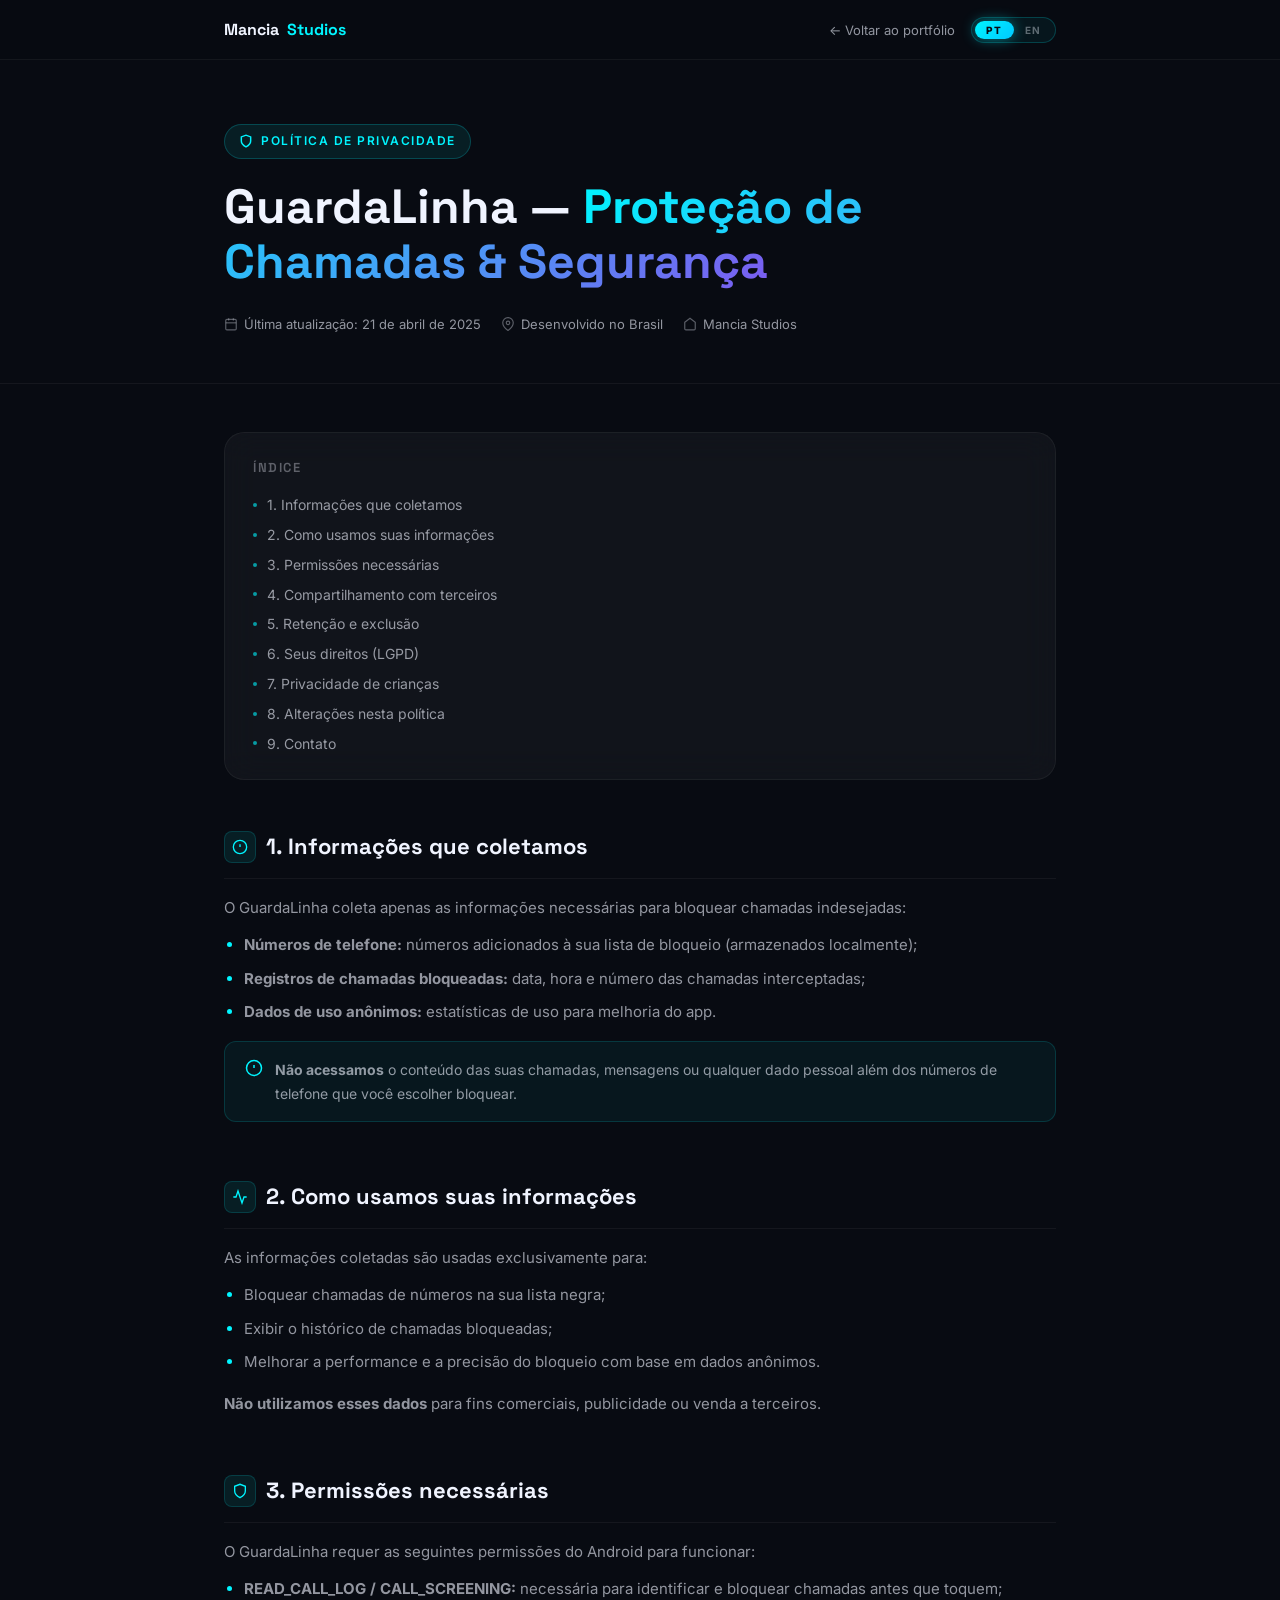
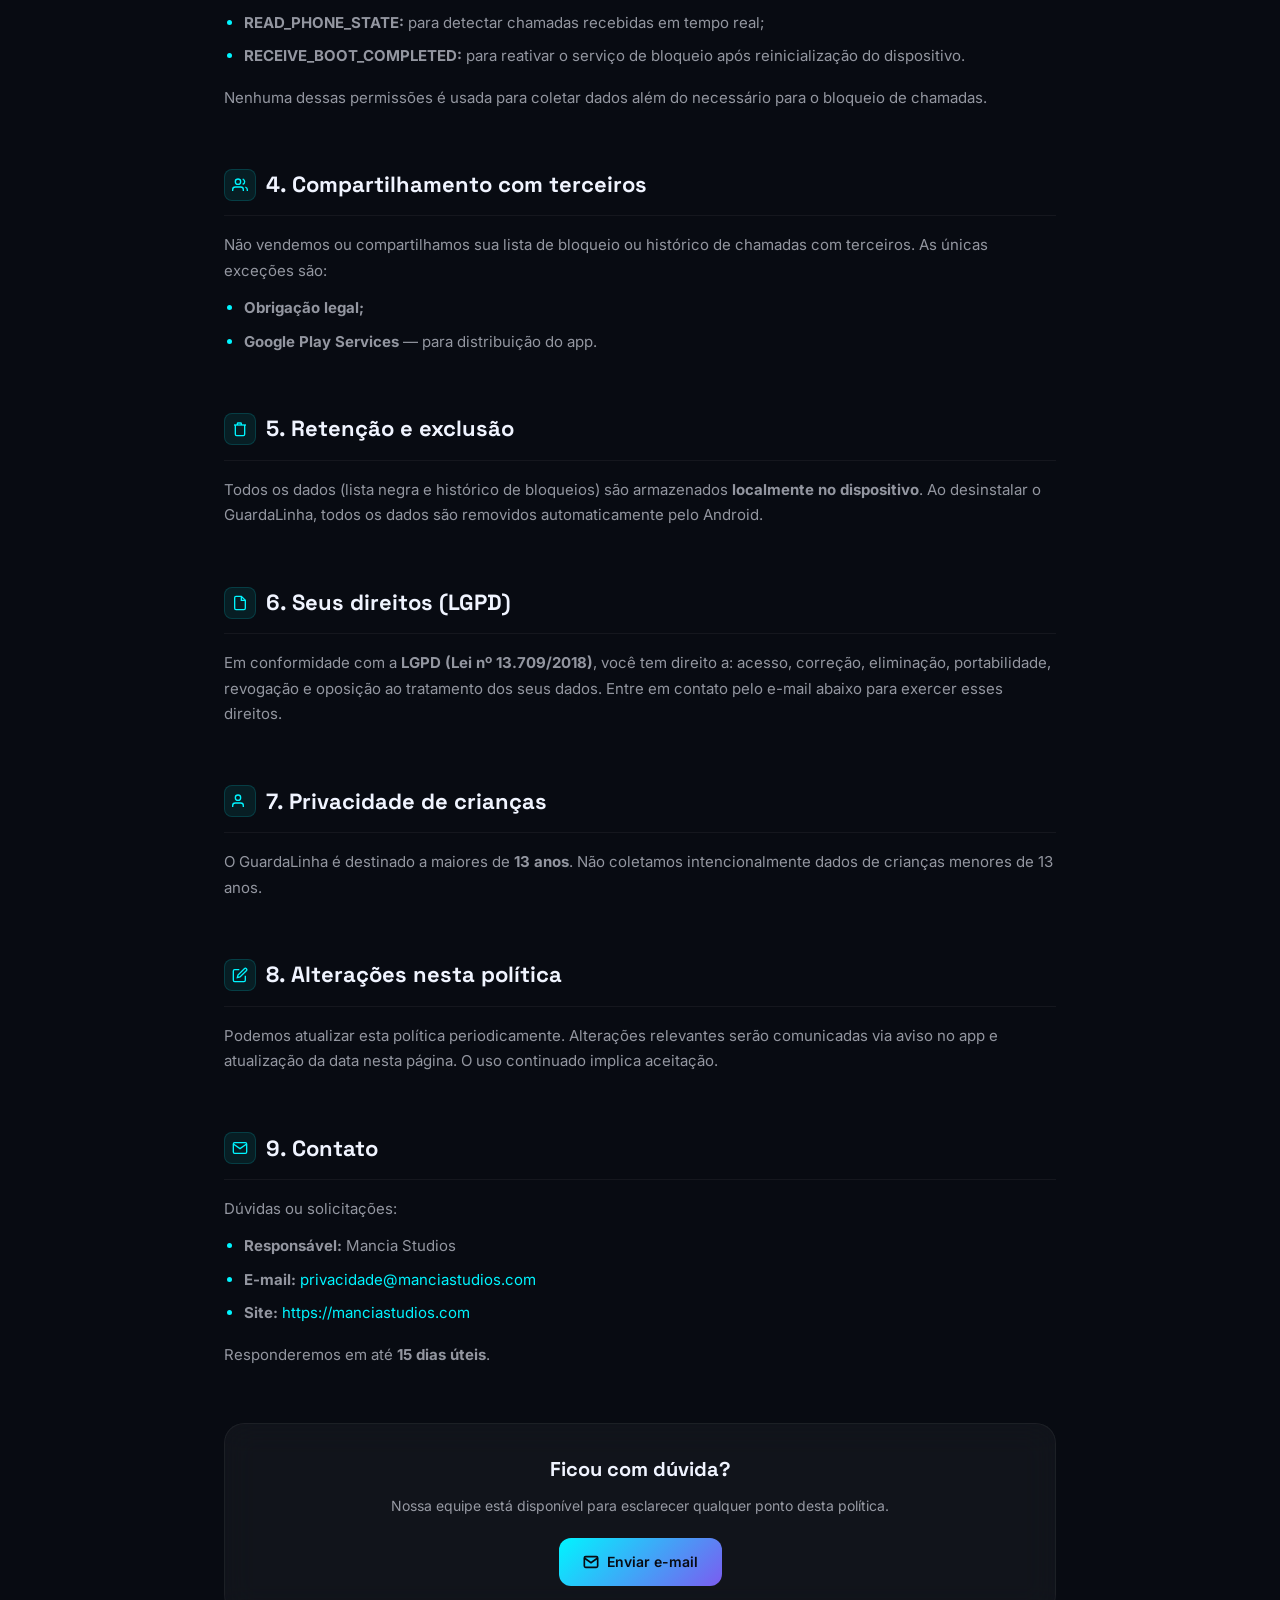
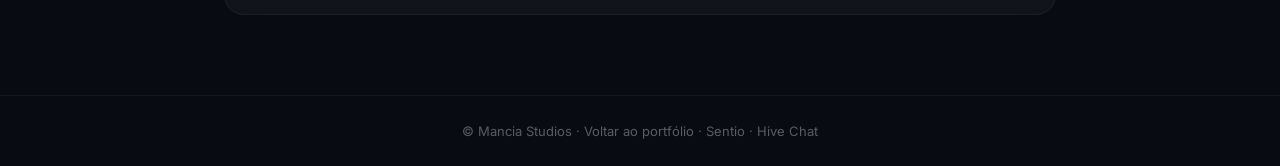
==== commit 8d98a3a1: "feat: replace lang button with animated pill toggle" ====
--- a/policies/guardalinha/index.html
+++ b/policies/guardalinha/index.html
@@ -25,7 +25,12 @@
           <svg viewBox="0 0 24 24" fill="none" stroke="currentColor" stroke-width="2" width="16" height="16"><polyline points="15 18 9 12 15 6"/></svg>
           Voltar ao portfólio
         </a>
-        <button id="lang-toggle" class="lang-btn" onclick="toggleLang()" aria-label="Switch to English">EN</button>
+        <button id="lang-toggle" class="lang-btn" onclick="toggleLang()">EN</button>
+        <div class="lang-switch" id="lang-switch" role="switch" aria-checked="false" onclick="toggleLang()" data-lang="pt" tabindex="0">
+          <span class="lang-opt">PT</span>
+          <span class="lang-opt">EN</span>
+          <div class="lang-pill"></div>
+        </div>
       </div>
     </div>
   </nav>
--- a/assets/css/global.css
+++ b/assets/css/global.css
@@ -227,23 +227,65 @@
   }
 }
 
-.lang-btn {
-  background: rgba(0, 245, 255, 0.07);
-  border: 1px solid rgba(0, 245, 255, 0.22);
-  color: var(--accent-cyan);
-  padding: 5px 13px;
-  border-radius: 8px;
-  font-size: 11px;
+.lang-switch {
+  position: relative;
+  display: inline-flex;
+  align-items: center;
+  background: rgba(0, 245, 255, 0.05);
+  border: 1px solid rgba(0, 245, 255, 0.2);
+  border-radius: 100px;
+  padding: 3px;
+  cursor: pointer;
+  user-select: none;
+  transition: border-color 200ms ease, box-shadow 200ms ease;
+  outline: none;
+  gap: 0;
+}
+
+.lang-switch:hover {
+  border-color: rgba(0, 245, 255, 0.45);
+  box-shadow: 0 0 16px rgba(0, 245, 255, 0.12);
+}
+
+.lang-switch:focus-visible {
+  border-color: var(--accent-cyan);
+  box-shadow: 0 0 0 2px rgba(0, 245, 255, 0.25);
+}
+
+.lang-opt {
+  position: relative;
+  z-index: 2;
+  padding: 4px 11px;
+  font-size: 10px;
   font-weight: 700;
-  letter-spacing: 1.5px;
-  cursor: pointer;
-  transition: all 200ms ease;
+  letter-spacing: 1.2px;
+  color: rgba(240, 244, 255, 0.38);
+  transition: color 220ms ease;
   font-family: var(--font-body);
   line-height: 1;
 }
 
-.lang-btn:hover {
-  background: rgba(0, 245, 255, 0.15);
-  border-color: rgba(0, 245, 255, 0.45);
-  box-shadow: 0 0 12px rgba(0, 245, 255, 0.2);
-}
+.lang-pill {
+  position: absolute;
+  top: 3px;
+  left: 3px;
+  height: calc(100% - 6px);
+  width: calc(50% - 3px);
+  background: linear-gradient(135deg, var(--accent-cyan), #00c8ff);
+  border-radius: 100px;
+  transition: transform 280ms cubic-bezier(0.34, 1.56, 0.64, 1);
+  box-shadow: 0 0 14px rgba(0, 245, 255, 0.45);
+}
+
+.lang-switch[data-lang="pt"] .lang-opt:first-child,
+.lang-switch[data-lang="en"] .lang-opt:last-child {
+  color: #080B12;
+  font-weight: 800;
+}
+
+.lang-switch[data-lang="en"] .lang-pill {
+  transform: translateX(100%);
+}
+
+/* keep btn alias for fallback */
+.lang-btn { display: none; }
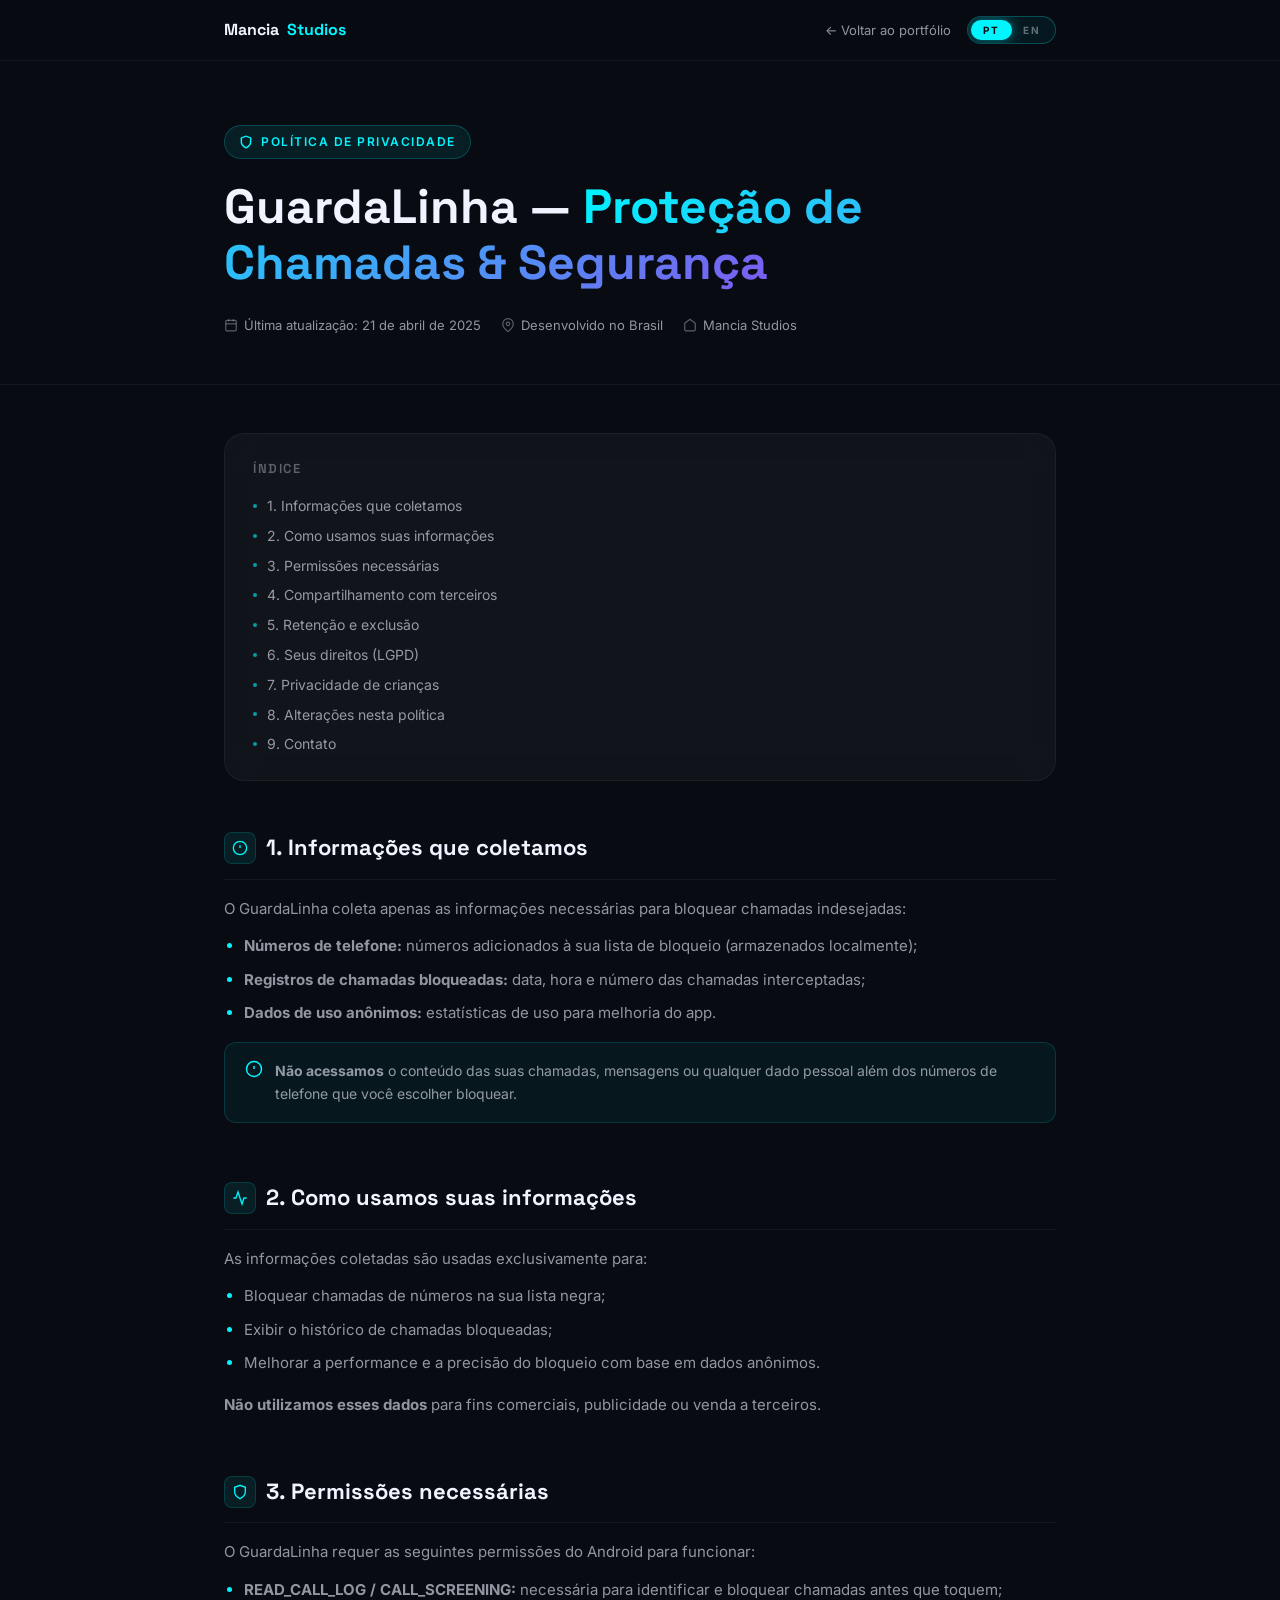
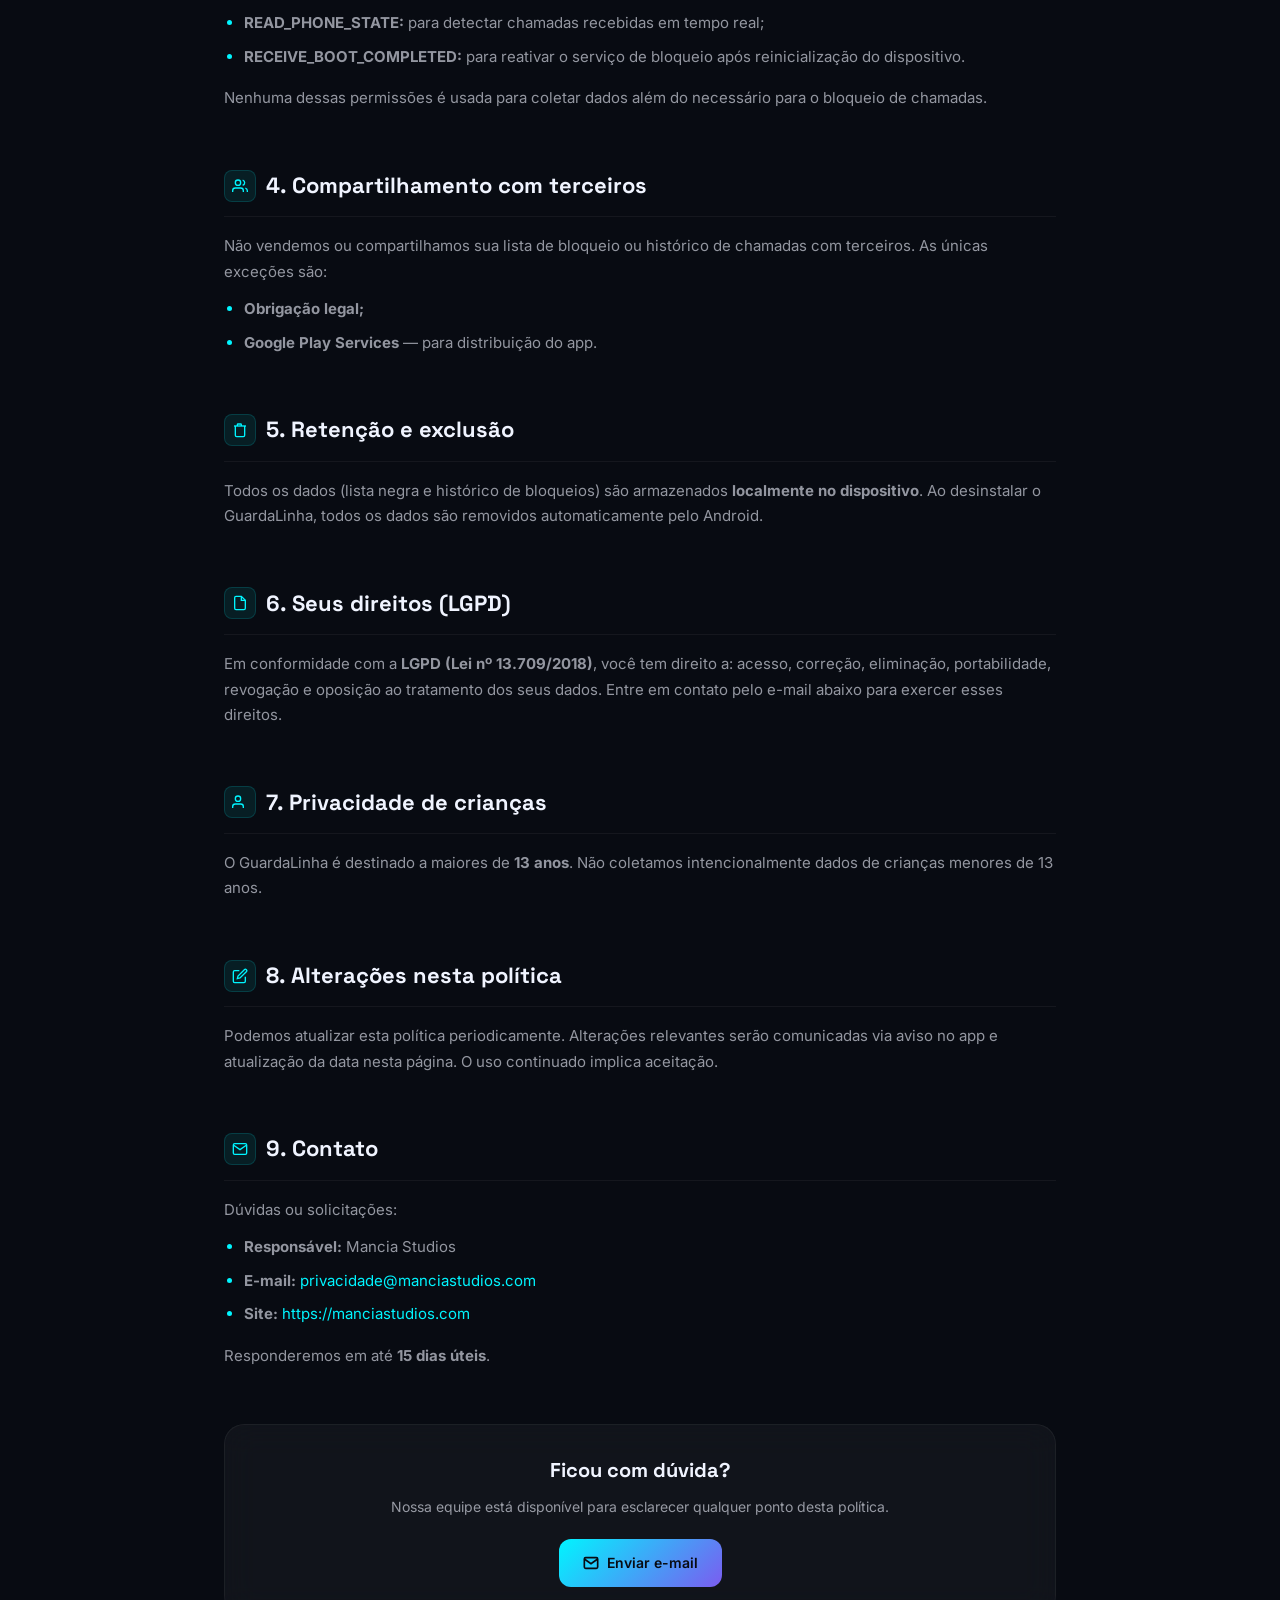
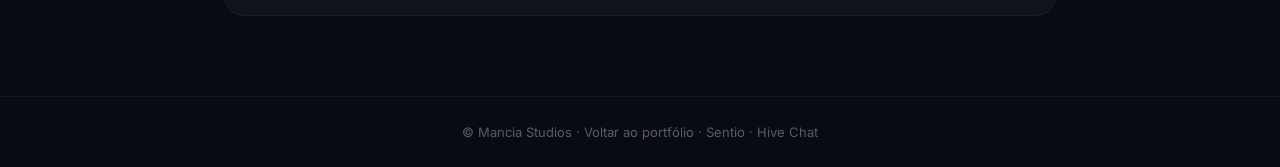
==== commit 1ff8268a: "fix: remove legacy lang button, fix pill indicator visibility" ====
--- a/policies/guardalinha/index.html
+++ b/policies/guardalinha/index.html
@@ -25,8 +25,7 @@
           <svg viewBox="0 0 24 24" fill="none" stroke="currentColor" stroke-width="2" width="16" height="16"><polyline points="15 18 9 12 15 6"/></svg>
           Voltar ao portfólio
         </a>
-        <button id="lang-toggle" class="lang-btn" onclick="toggleLang()">EN</button>
-        <div class="lang-switch" id="lang-switch" role="switch" aria-checked="false" onclick="toggleLang()" data-lang="pt" tabindex="0">
+        <div class="lang-switch" id="lang-switch" role="switch" aria-checked="false" onclick="toggleLang()" data-lang="pt" tabindex="0" aria-label="Idioma: Português — clique para English">
           <span class="lang-opt">PT</span>
           <span class="lang-opt">EN</span>
           <div class="lang-pill"></div>
--- a/assets/css/global.css
+++ b/assets/css/global.css
@@ -231,38 +231,39 @@
   position: relative;
   display: inline-flex;
   align-items: center;
-  background: rgba(0, 245, 255, 0.05);
-  border: 1px solid rgba(0, 245, 255, 0.2);
+  background: rgba(0, 245, 255, 0.06);
+  border: 1px solid rgba(0, 245, 255, 0.25);
   border-radius: 100px;
   padding: 3px;
   cursor: pointer;
   user-select: none;
-  transition: border-color 200ms ease, box-shadow 200ms ease;
+  overflow: hidden;
+  transition: border-color 220ms ease, box-shadow 220ms ease;
   outline: none;
-  gap: 0;
 }
 
 .lang-switch:hover {
-  border-color: rgba(0, 245, 255, 0.45);
-  box-shadow: 0 0 16px rgba(0, 245, 255, 0.12);
+  border-color: rgba(0, 245, 255, 0.5);
+  box-shadow: 0 0 18px rgba(0, 245, 255, 0.14);
 }
 
 .lang-switch:focus-visible {
-  border-color: var(--accent-cyan);
-  box-shadow: 0 0 0 2px rgba(0, 245, 255, 0.25);
+  border-color: #00F5FF;
+  box-shadow: 0 0 0 2px rgba(0, 245, 255, 0.28);
 }
 
 .lang-opt {
   position: relative;
   z-index: 2;
-  padding: 4px 11px;
+  padding: 5px 12px;
   font-size: 10px;
   font-weight: 700;
-  letter-spacing: 1.2px;
-  color: rgba(240, 244, 255, 0.38);
-  transition: color 220ms ease;
+  letter-spacing: 1.4px;
+  color: rgba(240, 244, 255, 0.4);
+  transition: color 240ms ease;
   font-family: var(--font-body);
   line-height: 1;
+  white-space: nowrap;
 }
 
 .lang-pill {
@@ -271,21 +272,22 @@
   left: 3px;
   height: calc(100% - 6px);
   width: calc(50% - 3px);
-  background: linear-gradient(135deg, var(--accent-cyan), #00c8ff);
+  background: #00F5FF;
+  background: linear-gradient(135deg, #00F5FF, #00c8ff);
   border-radius: 100px;
-  transition: transform 280ms cubic-bezier(0.34, 1.56, 0.64, 1);
-  box-shadow: 0 0 14px rgba(0, 245, 255, 0.45);
-}
-
-.lang-switch[data-lang="pt"] .lang-opt:first-child,
+  transition: transform 300ms cubic-bezier(0.34, 1.56, 0.64, 1);
+  box-shadow: 0 0 12px rgba(0, 245, 255, 0.5);
+  z-index: 1;
+}
+
+.lang-switch[data-lang="pt"] .lang-opt:first-child {
+  color: #080B12;
+}
+
 .lang-switch[data-lang="en"] .lang-opt:last-child {
   color: #080B12;
-  font-weight: 800;
 }
 
 .lang-switch[data-lang="en"] .lang-pill {
   transform: translateX(100%);
 }
-
-/* keep btn alias for fallback */
-.lang-btn { display: none; }
--- a/assets/css/policy.css
+++ b/assets/css/policy.css
@@ -361,3 +361,68 @@
   .toc { padding: 20px; }
   .contact-box { padding: 20px; }
 }
+
+.lang-switch {
+  position: relative;
+  display: inline-flex;
+  align-items: center;
+  background: rgba(0, 245, 255, 0.06);
+  border: 1px solid rgba(0, 245, 255, 0.25);
+  border-radius: 100px;
+  padding: 3px;
+  cursor: pointer;
+  user-select: none;
+  overflow: hidden;
+  outline: none;
+  transition: border-color 220ms ease, box-shadow 220ms ease;
+  flex-shrink: 0;
+}
+
+.lang-switch:hover {
+  border-color: rgba(0, 245, 255, 0.5);
+  box-shadow: 0 0 18px rgba(0, 245, 255, 0.14);
+}
+
+.lang-switch:focus-visible {
+  border-color: #00F5FF;
+  box-shadow: 0 0 0 2px rgba(0, 245, 255, 0.28);
+}
+
+.lang-opt {
+  position: relative;
+  z-index: 2;
+  padding: 5px 12px;
+  font-size: 10px;
+  font-weight: 700;
+  letter-spacing: 1.4px;
+  color: rgba(240, 244, 255, 0.4);
+  transition: color 240ms ease;
+  font-family: 'Inter', sans-serif;
+  line-height: 1;
+  white-space: nowrap;
+}
+
+.lang-pill {
+  position: absolute;
+  top: 3px;
+  left: 3px;
+  height: calc(100% - 6px);
+  width: calc(50% - 3px);
+  background: #00F5FF;
+  border-radius: 100px;
+  transition: transform 300ms cubic-bezier(0.34, 1.56, 0.64, 1);
+  box-shadow: 0 0 12px rgba(0, 245, 255, 0.5);
+  z-index: 1;
+}
+
+.lang-switch[data-lang="pt"] .lang-opt:first-child {
+  color: #080B12;
+}
+
+.lang-switch[data-lang="en"] .lang-opt:last-child {
+  color: #080B12;
+}
+
+.lang-switch[data-lang="en"] .lang-pill {
+  transform: translateX(100%);
+}
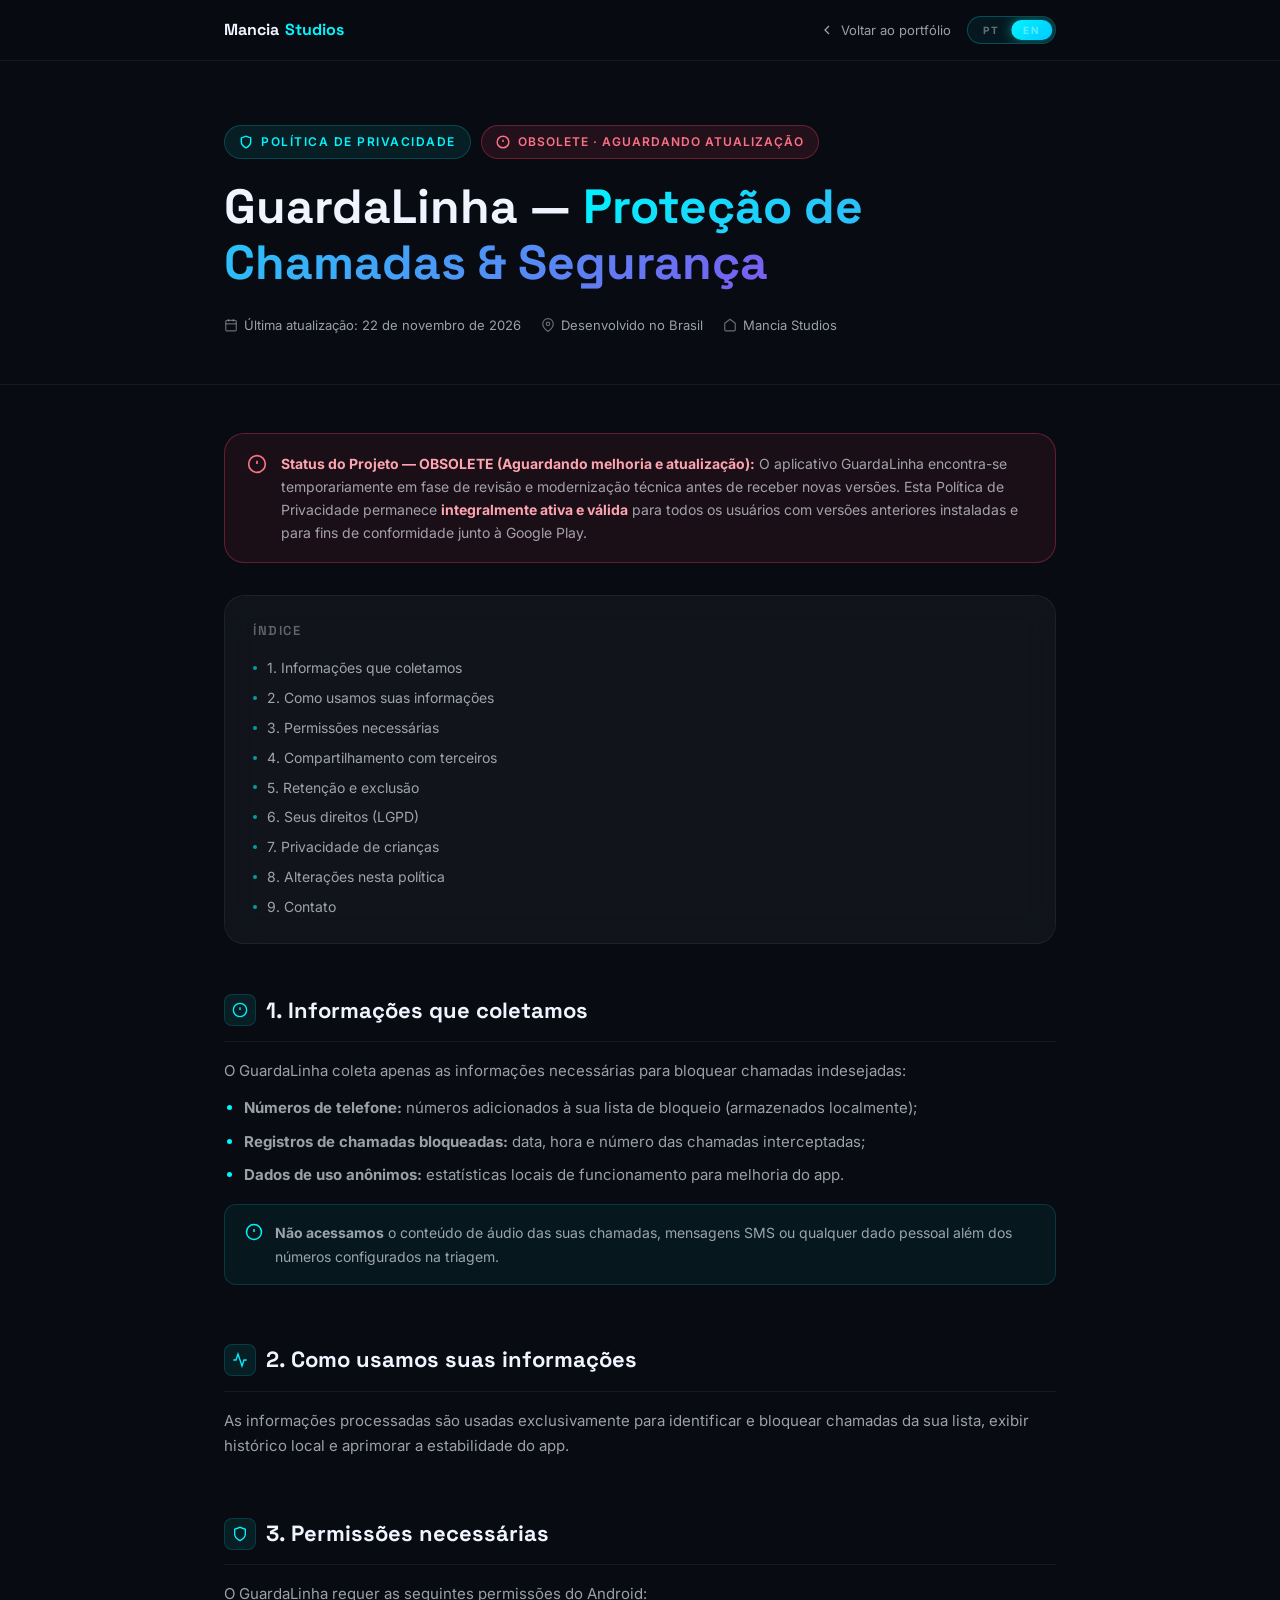
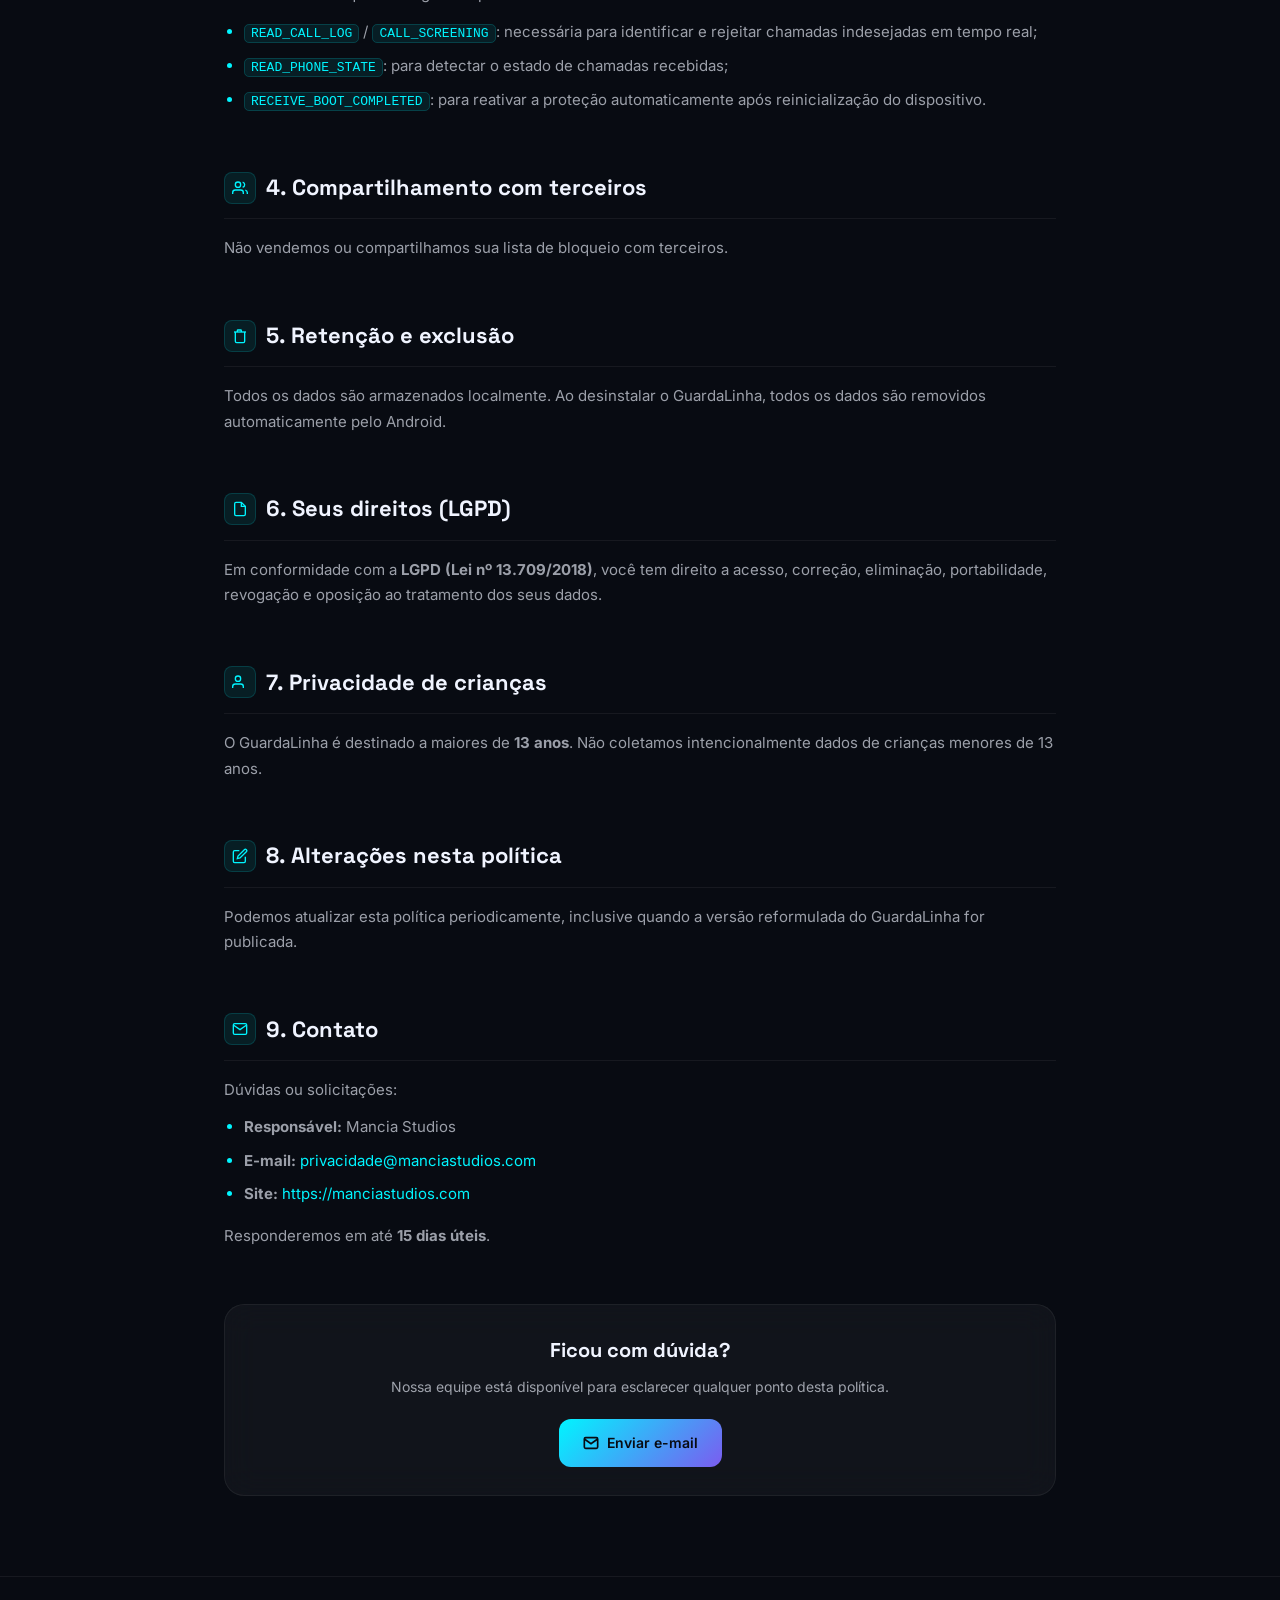
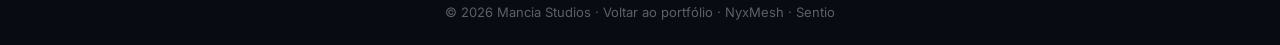
==== commit 14feefc2: "release(v3.2.0): Mancia Studios portfolio, OfferFlow community & Hive discontinued notice" ====
--- a/policies/guardalinha/index.html
+++ b/policies/guardalinha/index.html
@@ -1,17 +1,16 @@
 <!DOCTYPE html>
-<html lang="pt-BR">
+<html lang="pt-BR" data-i18n-page="guardalinha">
 <head>
   <meta charset="UTF-8" />
   <meta name="viewport" content="width=device-width, initial-scale=1.0" />
-  <title>Privacy Policy — GuardaLinha | Mancia Studios</title>
-  <meta name="description" content="Privacy policy for the GuardaLinha call blocker app by Mancia Studios." />
+  <title>Política de Privacidade — GuardaLinha (Obsoleto) | Mancia Studios</title>
+  <meta name="description" content="Política de privacidade do aplicativo GuardaLinha (status: obsoleto, aguardando atualização) pela Mancia Studios." />
   <meta name="robots" content="index, follow" />
+  <meta name="theme-color" content="#080B12" />
   <link rel="canonical" href="https://manciastudios.com/policies/guardalinha/" />
-  <link rel="stylesheet" href="../../assets/css/global.css" />
-  <link rel="stylesheet" href="../../assets/css/policy.css" />
-  <style>
-    .policy-nav .container { display: flex; align-items: center; justify-content: space-between; }
-  </style>
+  <link rel="icon" type="image/svg+xml" href="data:image/svg+xml,<svg xmlns='http://www.w3.org/2000/svg' viewBox='0 0 100 100'><text y='.9em' font-size='90'>🛡️</text></svg>" />
+  <link rel="stylesheet" href="../../assets/css/global.css?v=3.2.0" />
+  <link rel="stylesheet" href="../../assets/css/policy.css?v=3.2.0" />
 </head>
 <body>
 
@@ -21,9 +20,9 @@
         Mancia<span>Studios</span>
       </a>
       <div style="display:flex;align-items:center;gap:16px;">
-        <a href="../../" class="nav-back" id="nav-back-btn" data-i18n="nav.back">
+        <a href="../../" class="nav-back" id="nav-back-btn">
           <svg viewBox="0 0 24 24" fill="none" stroke="currentColor" stroke-width="2" width="16" height="16"><polyline points="15 18 9 12 15 6"/></svg>
-          Voltar ao portfólio
+          <span data-i18n="nav.back">Voltar ao portfólio</span>
         </a>
         <div class="lang-switch" id="lang-switch" role="switch" aria-checked="false" onclick="toggleLang()" data-lang="pt" tabindex="0" aria-label="Idioma: Português — clique para English">
           <span class="lang-opt">PT</span>
@@ -36,9 +35,15 @@
 
   <header class="policy-hero">
     <div class="container">
-      <div class="app-tag">
-        <svg viewBox="0 0 24 24" fill="none" stroke="currentColor" stroke-width="2.5"><path d="M12 22s8-4 8-10V5l-8-3-8 3v7c0 6 8 10 8 10z"/></svg>
-        <span data-i18n="policy.label">Política de Privacidade</span>
+      <div class="hero-tags">
+        <div class="app-tag" aria-label="Aplicativo: GuardaLinha">
+          <svg viewBox="0 0 24 24" fill="none" stroke="currentColor" stroke-width="2.5"><path d="M12 22s8-4 8-10V5l-8-3-8 3v7c0 6 8 10 8 10z"/></svg>
+          <span data-i18n="policy.label">Política de Privacidade</span>
+        </div>
+        <div class="app-tag app-tag-obsolete">
+          <svg viewBox="0 0 24 24" fill="none" stroke="currentColor" stroke-width="2.5"><circle cx="12" cy="12" r="10"/><line x1="12" y1="8" x2="12" y2="12"/><line x1="12" y1="16" x2="12.01" y2="16"/></svg>
+          <span data-i18n="guardalinha.policy.obsolete.tag">OBSOLETE · Aguardando atualização</span>
+        </div>
       </div>
       <h1>
         GuardaLinha —
@@ -47,7 +52,7 @@
       <div class="policy-meta" role="list">
         <div class="policy-meta-item" role="listitem">
           <svg viewBox="0 0 24 24" fill="none" stroke="currentColor" stroke-width="2"><rect x="3" y="4" width="18" height="18" rx="2" ry="2"/><line x1="16" y1="2" x2="16" y2="6"/><line x1="8" y1="2" x2="8" y2="6"/><line x1="3" y1="10" x2="21" y2="10"/></svg>
-          <span data-i18n="policy.updated">Última atualização: 21 de abril de 2025</span>
+          <span data-i18n="policy.updated.guarda">Última atualização: 22 de novembro de 2026</span>
         </div>
         <div class="policy-meta-item" role="listitem">
           <svg viewBox="0 0 24 24" fill="none" stroke="currentColor" stroke-width="2"><path d="M21 10c0 7-9 13-9 13s-9-6-9-13a9 9 0 0 1 18 0z"/><circle cx="12" cy="10" r="3"/></svg>
@@ -55,13 +60,20 @@
         </div>
         <div class="policy-meta-item" role="listitem">
           <svg viewBox="0 0 24 24" fill="none" stroke="currentColor" stroke-width="2"><path d="M3 9l9-7 9 7v11a2 2 0 0 1-2 2H5a2 2 0 0 1-2-2z"/></svg>
-          Mancia Studios
+          <span>Mancia Studios</span>
         </div>
       </div>
     </div>
   </header>
 
   <main class="policy-body">
+
+    <div class="obsolete-banner" role="status">
+      <svg viewBox="0 0 24 24" fill="none" stroke="currentColor" stroke-width="2"><circle cx="12" cy="12" r="10"/><line x1="12" y1="8" x2="12" y2="12"/><line x1="12" y1="16" x2="12.01" y2="16"/></svg>
+      <div data-i18n-html="guardalinha.obsolete.notice">
+        <span><strong>Status do Projeto — OBSOLETE (Aguardando melhoria e atualização):</strong> O aplicativo GuardaLinha encontra-se temporariamente em fase de revisão e modernização técnica antes de receber novas versões. Esta Política de Privacidade permanece <strong>integralmente ativa e válida</strong> para todos os usuários com versões anteriores instaladas e para fins de conformidade junto à Google Play.</span>
+      </div>
+    </div>
 
     <nav class="toc" aria-label="Índice da política">
       <div class="toc-title" data-i18n="policy.toc.title">Índice</div>
@@ -87,10 +99,10 @@
         <p>O GuardaLinha coleta apenas as informações necessárias para bloquear chamadas indesejadas:</p>
         <ul>
           <li><strong>Números de telefone:</strong> números adicionados à sua lista de bloqueio (armazenados localmente);</li>
-          <li><strong>Registros de chamadas bloqueadas;</strong></li>
-          <li><strong>Dados de uso anônimos.</strong></li>
+          <li><strong>Registros de chamadas bloqueadas:</strong> data, hora e número das chamadas interceptadas;</li>
+          <li><strong>Dados de uso anônimos:</strong> estatísticas locais de funcionamento para melhoria do app.</li>
         </ul>
-        <div class="info-box" role="note"><svg viewBox="0 0 24 24" fill="none" stroke="currentColor" stroke-width="2"><circle cx="12" cy="12" r="10"/><path d="M12 8v4M12 16h.01"/></svg><span><strong>Não acessamos</strong> o conteúdo das suas chamadas ou mensagens.</span></div>
+        <div class="info-box" role="note"><svg viewBox="0 0 24 24" fill="none" stroke="currentColor" stroke-width="2"><circle cx="12" cy="12" r="10"/><path d="M12 8v4M12 16h.01"/></svg><span><strong>Não acessamos</strong> o conteúdo de áudio das suas chamadas, mensagens SMS ou qualquer dado pessoal além dos números configurados na triagem.</span></div>
       </div>
     </div>
 
@@ -100,7 +112,7 @@
         <span data-i18n="guardalinha.s2.title">2. Como usamos suas informações</span>
       </h2>
       <div data-i18n-html="guardalinha.s2.body">
-        <p>As informações coletadas são usadas exclusivamente para bloquear chamadas, exibir histórico e melhorar a performance do app.</p>
+        <p>As informações processadas são usadas exclusivamente para identificar e bloquear chamadas da sua lista, exibir histórico local e aprimorar a estabilidade do app.</p>
       </div>
     </div>
 
@@ -112,9 +124,9 @@
       <div data-i18n-html="guardalinha.s3.body">
         <p>O GuardaLinha requer as seguintes permissões do Android:</p>
         <ul>
-          <li><strong>READ_CALL_LOG / CALL_SCREENING:</strong> necessária para identificar e bloquear chamadas;</li>
-          <li><strong>READ_PHONE_STATE:</strong> para detectar chamadas recebidas em tempo real;</li>
-          <li><strong>RECEIVE_BOOT_COMPLETED:</strong> para reativar o serviço após reinicialização.</li>
+          <li><code>READ_CALL_LOG</code> / <code>CALL_SCREENING</code>: necessária para identificar e rejeitar chamadas indesejadas em tempo real;</li>
+          <li><code>READ_PHONE_STATE</code>: para detectar o estado de chamadas recebidas;</li>
+          <li><code>RECEIVE_BOOT_COMPLETED</code>: para reativar a proteção automaticamente após reinicialização do dispositivo.</li>
         </ul>
       </div>
     </div>
@@ -165,7 +177,7 @@
         <span data-i18n="guardalinha.s8.title">8. Alterações nesta política</span>
       </h2>
       <div data-i18n-html="guardalinha.s8.body">
-        <p>Podemos atualizar esta política periodicamente. O uso continuado implica aceitação.</p>
+        <p>Podemos atualizar esta política periodicamente, inclusive quando a versão reformulada do GuardaLinha for publicada.</p>
       </div>
     </div>
 
@@ -197,11 +209,10 @@
   </main>
 
   <footer class="policy-footer" role="contentinfo">
-    <p data-i18n-html="guardalinha.footer">© <span id="footer-year"></span> Mancia Studios · <a href="../../">Voltar ao portfólio</a> · <a href="../sentio/">Sentio</a> · <a href="../hive-chat/">Hive Chat</a></p>
-    <script>document.getElementById('footer-year').textContent = new Date().getFullYear();</script>
+    <p data-i18n-html="guardalinha.footer">© <span id="footer-year" class="js-current-year">2026</span> Mancia Studios · <a href="../../">Voltar ao portfólio</a> · <a href="../nyxmesh/">NyxMesh</a> · <a href="../sentio/">Sentio</a></p>
   </footer>
 
-  <script src="../../assets/js/translations.js"></script>
-  <script src="../../assets/js/i18n.js"></script>
+  <script src="../../assets/js/translations.js?v=3.2.0"></script>
+  <script src="../../assets/js/i18n.js?v=3.2.0"></script>
 </body>
 </html>
--- a/assets/css/global.css
+++ b/assets/css/global.css
@@ -4,17 +4,19 @@
   --bg-base: #080B12;
   --bg-surface: rgba(255, 255, 255, 0.04);
   --bg-surface-hover: rgba(255, 255, 255, 0.07);
-  --border: rgba(255, 255, 255, 0.05);
+  --border: rgba(255, 255, 255, 0.06);
   --border-accent: rgba(0, 245, 255, 0.3);
 
   --accent-cyan: #00F5FF;
   --accent-purple: #7B5CF0;
   --accent-green: #00FF94;
+  --accent-amber: #FBBF24;
   --accent-orange: #FF6B35;
+  --accent-rose: #FB7185;
 
   --text-primary: #F0F4FF;
-  --text-secondary: rgba(240, 244, 255, 0.55);
-  --text-muted: rgba(240, 244, 255, 0.3);
+  --text-secondary: rgba(240, 244, 255, 0.62);
+  --text-muted: rgba(240, 244, 255, 0.36);
 
   --font-display: 'Space Grotesk', sans-serif;
   --font-body: 'Inter', sans-serif;
@@ -72,6 +74,12 @@
   color: #fff;
 }
 
+a:focus-visible,
+button:focus-visible {
+  outline: 2px solid var(--accent-cyan);
+  outline-offset: 2px;
+}
+
 img {
   display: block;
   max-width: 100%;
@@ -87,7 +95,7 @@
 
 .glass:hover {
   background: var(--bg-surface-hover);
-  border-color: rgba(255, 255, 255, 0.08);
+  border-color: rgba(255, 255, 255, 0.1);
 }
 
 .neon-text {
@@ -101,9 +109,9 @@
   gap: 6px;
   padding: 4px 12px;
   border-radius: 100px;
-  font-size: 12px;
-  font-weight: 500;
-  letter-spacing: 0.5px;
+  font-size: 11px;
+  font-weight: 600;
+  letter-spacing: 0.6px;
   text-transform: uppercase;
 }
 
@@ -123,6 +131,18 @@
   background: rgba(0, 255, 148, 0.1);
   border: 1px solid rgba(0, 255, 148, 0.25);
   color: var(--accent-green);
+}
+
+.badge-awaiting {
+  background: rgba(251, 191, 36, 0.12);
+  border: 1px solid rgba(251, 191, 36, 0.34);
+  color: #FCD34D;
+}
+
+.badge-obsolete {
+  background: rgba(244, 63, 94, 0.11);
+  border: 1px solid rgba(244, 63, 94, 0.32);
+  color: var(--accent-rose);
 }
 
 .container {
@@ -133,7 +153,8 @@
 }
 
 .section {
-  padding: 100px 0;
+  padding: 96px 0;
+  scroll-margin-top: 72px;
 }
 
 .section-label {
@@ -168,7 +189,7 @@
 .section-subtitle {
   font-size: 17px;
   color: var(--text-secondary);
-  max-width: 560px;
+  max-width: 620px;
   line-height: 1.7;
 }
 
@@ -217,6 +238,44 @@
   background: linear-gradient(90deg, transparent, var(--border), transparent);
 }
 
+.empty-showcase {
+  border-radius: var(--radius-xl);
+  padding: 48px 32px;
+  text-align: center;
+  border: 1px dashed rgba(0, 245, 255, 0.22);
+  background: linear-gradient(180deg, rgba(0, 245, 255, 0.03), rgba(123, 92, 240, 0.03));
+  max-width: 760px;
+}
+
+.empty-showcase-icon {
+  width: 56px;
+  height: 56px;
+  margin: 0 auto 18px;
+  border-radius: 16px;
+  background: rgba(0, 245, 255, 0.08);
+  border: 1px solid rgba(0, 245, 255, 0.2);
+  display: flex;
+  align-items: center;
+  justify-content: center;
+  font-size: 26px;
+}
+
+.empty-showcase-title {
+  font-family: var(--font-display);
+  font-size: 21px;
+  font-weight: 700;
+  color: var(--text-primary);
+  margin: 12px 0 10px;
+}
+
+.empty-showcase-desc {
+  font-size: 14px;
+  color: var(--text-secondary);
+  max-width: 540px;
+  margin: 0 auto 24px;
+  line-height: 1.65;
+}
+
 @media (max-width: 768px) {
   .section {
     padding: 64px 0;
@@ -224,6 +283,10 @@
 
   .container {
     padding: 0 16px;
+  }
+
+  .empty-showcase {
+    padding: 36px 20px;
   }
 }
 
@@ -240,6 +303,7 @@
   overflow: hidden;
   transition: border-color 220ms ease, box-shadow 220ms ease;
   outline: none;
+  flex-shrink: 0;
 }
 
 .lang-switch:hover {
@@ -272,7 +336,6 @@
   left: 3px;
   height: calc(100% - 6px);
   width: calc(50% - 3px);
-  background: #00F5FF;
   background: linear-gradient(135deg, #00F5FF, #00c8ff);
   border-radius: 100px;
   transition: transform 300ms cubic-bezier(0.34, 1.56, 0.64, 1);
@@ -291,3 +354,14 @@
 .lang-switch[data-lang="en"] .lang-pill {
   transform: translateX(100%);
 }
+
+@media (prefers-reduced-motion: reduce) {
+  html {
+    scroll-behavior: auto;
+  }
+  *, *::before, *::after {
+    animation-duration: 0.01ms !important;
+    animation-iteration-count: 1 !important;
+    transition-duration: 0.01ms !important;
+  }
+}
--- a/assets/css/policy.css
+++ b/assets/css/policy.css
@@ -3,12 +3,13 @@
 :root {
   --bg-base: #080B12;
   --bg-surface: rgba(255, 255, 255, 0.04);
-  --border: rgba(255, 255, 255, 0.05);
+  --border: rgba(255, 255, 255, 0.06);
   --accent-cyan: #00F5FF;
   --accent-purple: #7B5CF0;
+  --accent-rose: #FB7185;
   --text-primary: #F0F4FF;
-  --text-secondary: rgba(240, 244, 255, 0.6);
-  --text-muted: rgba(240, 244, 255, 0.35);
+  --text-secondary: rgba(240, 244, 255, 0.64);
+  --text-muted: rgba(240, 244, 255, 0.36);
   --font-display: 'Space Grotesk', sans-serif;
   --font-body: 'Inter', sans-serif;
   --radius-md: 12px;
@@ -47,7 +48,7 @@
   position: sticky;
   top: 0;
   z-index: 100;
-  background: rgba(8, 11, 18, 0.85);
+  background: rgba(8, 11, 18, 0.88);
   backdrop-filter: blur(20px);
   -webkit-backdrop-filter: blur(20px);
   border-bottom: 1px solid var(--border);
@@ -71,7 +72,7 @@
   color: var(--text-primary);
   display: flex;
   align-items: center;
-  gap: 8px;
+  gap: 6px;
 }
 
 .nav-logo span {
@@ -101,6 +102,14 @@
   max-width: 880px;
   margin: 0 auto;
   padding: 0 24px;
+}
+
+.hero-tags {
+  display: flex;
+  flex-wrap: wrap;
+  align-items: center;
+  gap: 10px;
+  margin-bottom: 20px;
 }
 
 .app-tag {
@@ -116,12 +125,25 @@
   letter-spacing: 1.5px;
   text-transform: uppercase;
   color: var(--accent-cyan);
-  margin-bottom: 20px;
 }
 
 .app-tag svg {
   width: 14px;
   height: 14px;
+}
+
+.app-tag-obsolete {
+  background: rgba(244, 63, 94, 0.11);
+  border: 1px solid rgba(244, 63, 94, 0.34);
+  color: var(--accent-rose);
+  letter-spacing: 1px;
+}
+
+.app-tag-discontinued {
+  background: rgba(239, 68, 68, 0.14);
+  border: 1px solid rgba(239, 68, 68, 0.45);
+  color: #FCA5A5;
+  letter-spacing: 1px;
 }
 
 .policy-hero h1 {
@@ -159,13 +181,65 @@
 .policy-meta-item svg {
   width: 14px;
   height: 14px;
-  opacity: 0.6;
+  opacity: 0.65;
 }
 
 .policy-body {
   max-width: 880px;
   margin: 0 auto;
   padding: 0 24px 80px;
+}
+
+.obsolete-banner {
+  background: rgba(244, 63, 94, 0.08);
+  border: 1px solid rgba(244, 63, 94, 0.32);
+  border-radius: var(--radius-lg);
+  padding: 18px 22px;
+  margin-bottom: 32px;
+  display: flex;
+  align-items: flex-start;
+  gap: 14px;
+  color: var(--text-secondary);
+  font-size: 14px;
+  line-height: 1.65;
+}
+
+.obsolete-banner svg {
+  width: 20px;
+  height: 20px;
+  color: var(--accent-rose);
+  flex-shrink: 0;
+  margin-top: 2px;
+}
+
+.obsolete-banner strong {
+  color: #FDA4AF;
+}
+
+.discontinued-banner {
+  background: linear-gradient(135deg, rgba(239, 68, 68, 0.11), rgba(15, 23, 42, 0.65));
+  border: 1px solid rgba(239, 68, 68, 0.44);
+  border-radius: var(--radius-lg);
+  padding: 20px 24px;
+  margin-bottom: 32px;
+  display: flex;
+  align-items: flex-start;
+  gap: 14px;
+  color: var(--text-secondary);
+  font-size: 14px;
+  line-height: 1.7;
+}
+
+.discontinued-banner svg {
+  width: 22px;
+  height: 22px;
+  color: #F87171;
+  flex-shrink: 0;
+  margin-top: 2px;
+}
+
+.discontinued-banner strong {
+  color: #FCA5A5;
 }
 
 .toc {
@@ -222,7 +296,7 @@
 
 .policy-section {
   margin-bottom: 56px;
-  scroll-margin-top: 80px;
+  scroll-margin-top: 84px;
 }
 
 .policy-section h2 {
@@ -262,6 +336,16 @@
   font-size: 15px;
 }
 
+.policy-section code {
+  font-family: ui-monospace, SFMono-Regular, Menlo, Monaco, Consolas, monospace;
+  font-size: 13px;
+  background: rgba(0, 245, 255, 0.08);
+  border: 1px solid rgba(0, 245, 255, 0.16);
+  color: var(--accent-cyan);
+  padding: 1px 6px;
+  border-radius: 5px;
+}
+
 .policy-section ul, .policy-section ol {
   padding-left: 20px;
   color: var(--text-secondary);
@@ -294,7 +378,7 @@
   height: 18px;
   color: var(--accent-cyan);
   flex-shrink: 0;
-  margin-top: 1px;
+  margin-top: 2px;
 }
 
 .contact-box {
@@ -360,69 +444,5 @@
   .policy-meta { gap: 12px; }
   .toc { padding: 20px; }
   .contact-box { padding: 20px; }
-}
-
-.lang-switch {
-  position: relative;
-  display: inline-flex;
-  align-items: center;
-  background: rgba(0, 245, 255, 0.06);
-  border: 1px solid rgba(0, 245, 255, 0.25);
-  border-radius: 100px;
-  padding: 3px;
-  cursor: pointer;
-  user-select: none;
-  overflow: hidden;
-  outline: none;
-  transition: border-color 220ms ease, box-shadow 220ms ease;
-  flex-shrink: 0;
-}
-
-.lang-switch:hover {
-  border-color: rgba(0, 245, 255, 0.5);
-  box-shadow: 0 0 18px rgba(0, 245, 255, 0.14);
-}
-
-.lang-switch:focus-visible {
-  border-color: #00F5FF;
-  box-shadow: 0 0 0 2px rgba(0, 245, 255, 0.28);
-}
-
-.lang-opt {
-  position: relative;
-  z-index: 2;
-  padding: 5px 12px;
-  font-size: 10px;
-  font-weight: 700;
-  letter-spacing: 1.4px;
-  color: rgba(240, 244, 255, 0.4);
-  transition: color 240ms ease;
-  font-family: 'Inter', sans-serif;
-  line-height: 1;
-  white-space: nowrap;
-}
-
-.lang-pill {
-  position: absolute;
-  top: 3px;
-  left: 3px;
-  height: calc(100% - 6px);
-  width: calc(50% - 3px);
-  background: #00F5FF;
-  border-radius: 100px;
-  transition: transform 300ms cubic-bezier(0.34, 1.56, 0.64, 1);
-  box-shadow: 0 0 12px rgba(0, 245, 255, 0.5);
-  z-index: 1;
-}
-
-.lang-switch[data-lang="pt"] .lang-opt:first-child {
-  color: #080B12;
-}
-
-.lang-switch[data-lang="en"] .lang-opt:last-child {
-  color: #080B12;
-}
-
-.lang-switch[data-lang="en"] .lang-pill {
-  transform: translateX(100%);
-}
+  .nav-back span { display: none; }
+}
